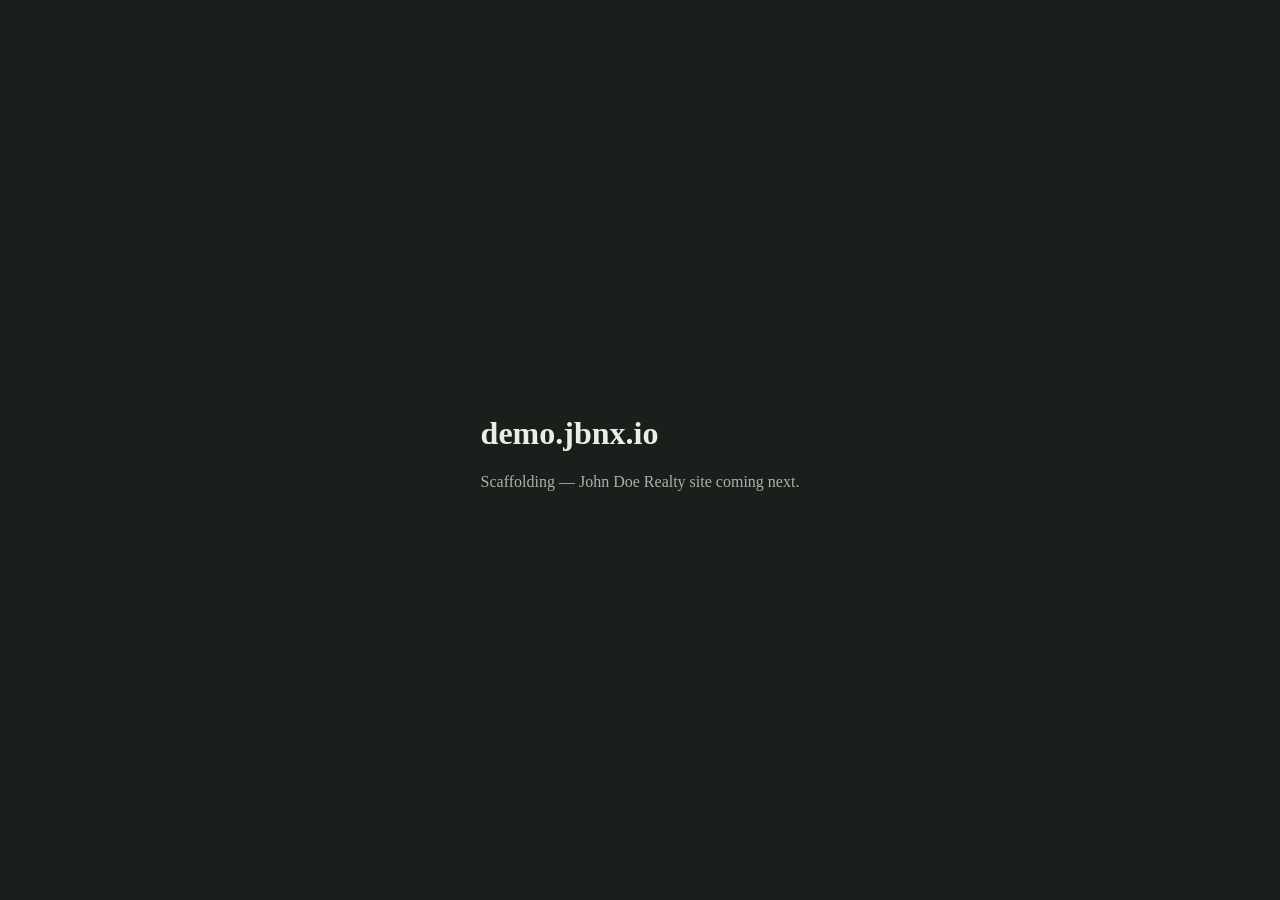
==== index.html @ 279297bd "Scaffold demo.jbnx.io research site repo Add Pages workflow, CNAME, agent helper, research README, a" ====
<!DOCTYPE html>
<html lang="en">
<head>
  <meta charset="utf-8">
  <meta name="viewport" content="width=device-width, initial-scale=1">
  <title>demo.jbnx.io — scaffolding</title>
  <style>
    body { margin: 0; min-height: 100vh; display: grid; place-items: center;
      font-family: Georgia, serif; background: #1a1f1c; color: #e8efe6; }
    p { opacity: .7; }
  </style>
</head>
<body>
  <main>
    <h1>demo.jbnx.io</h1>
    <p>Scaffolding — John Doe Realty site coming next.</p>
  </main>
</body>
</html>
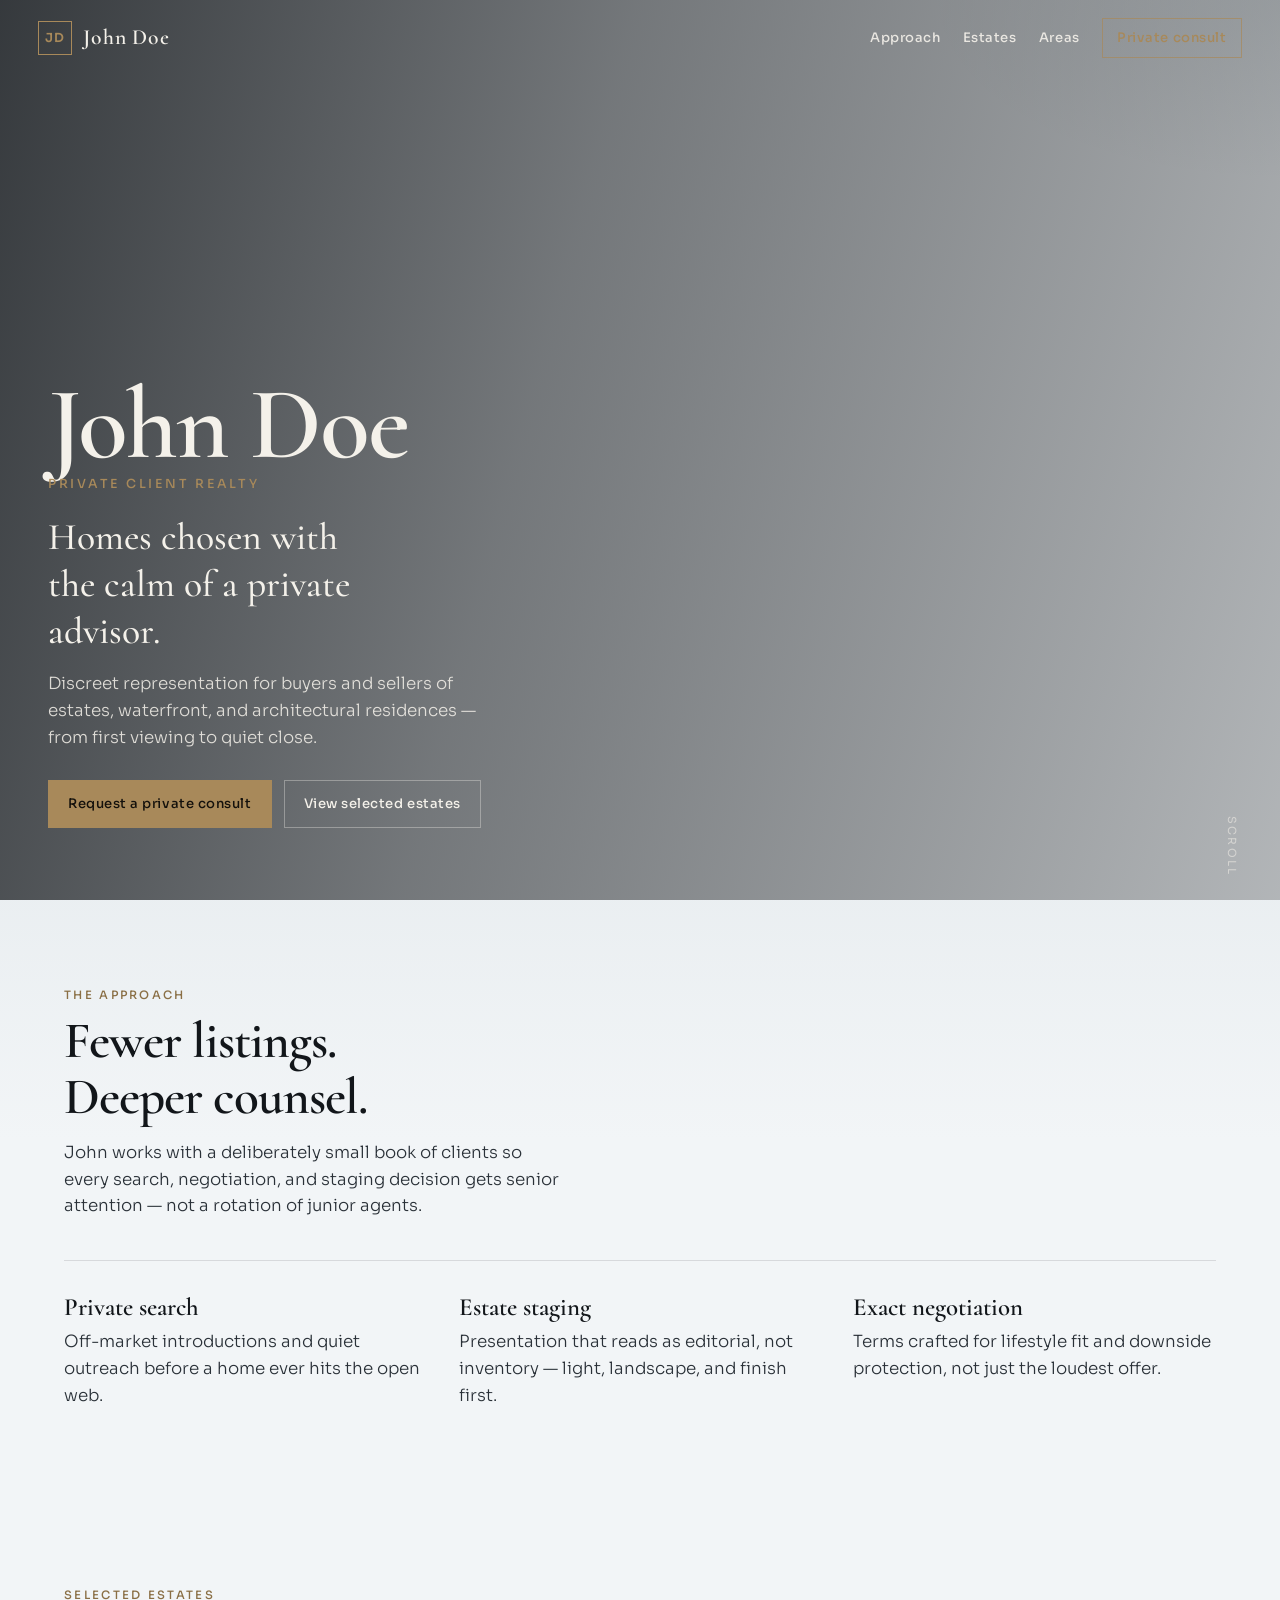
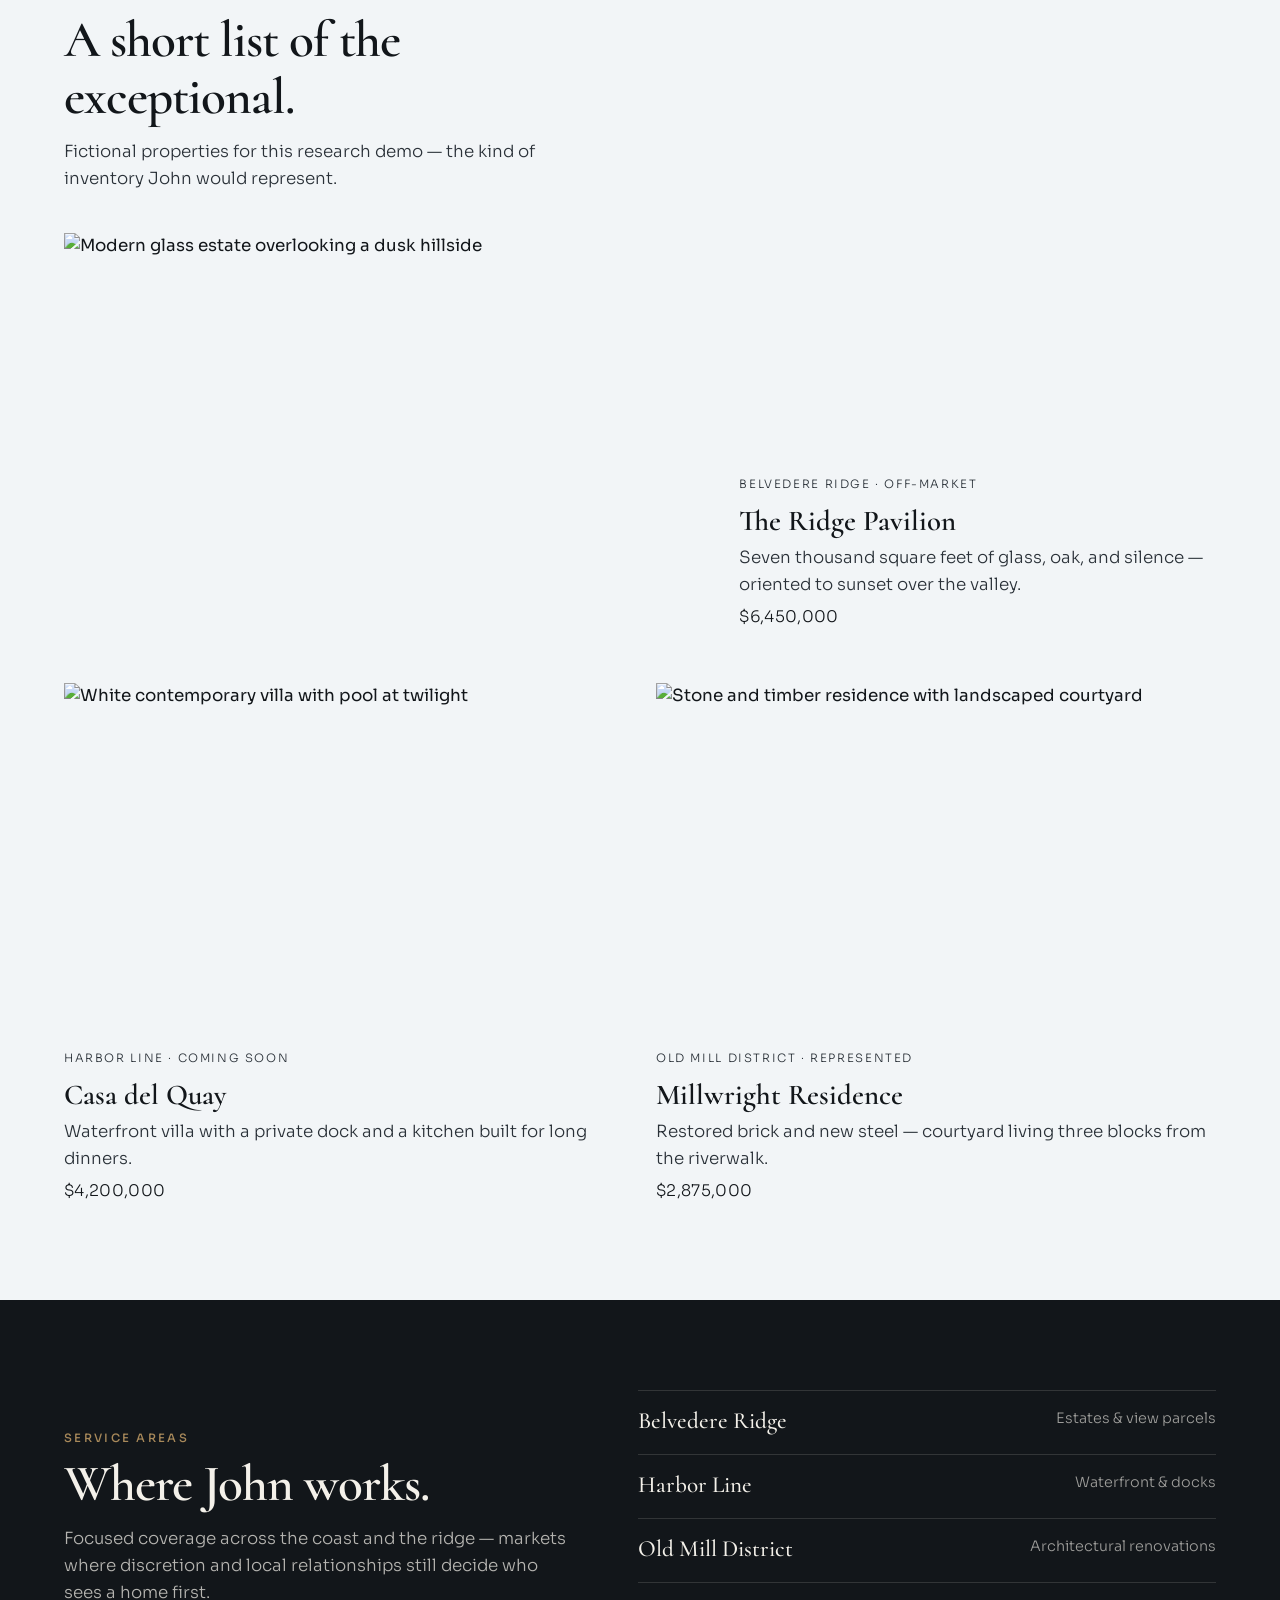
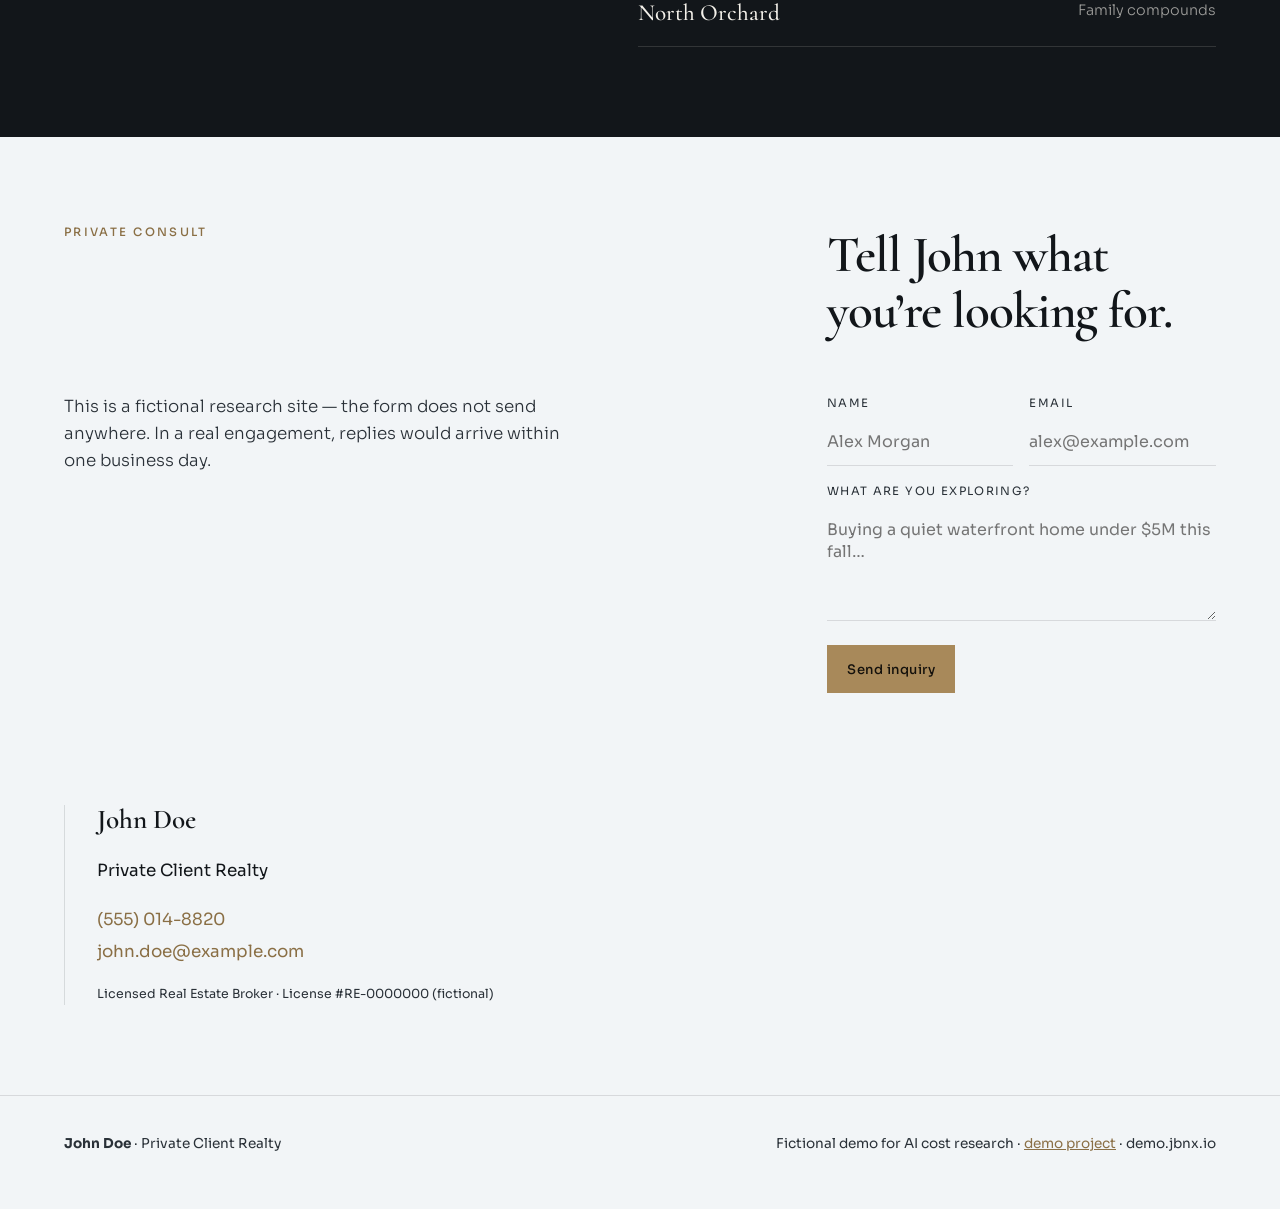
==== commit 888b0b07: "Build fictional premier John Doe Realty flat site Editorial private-client landing page with full-bl" ====
--- a/index.html
+++ b/index.html
@@ -3,17 +3,198 @@
 <head>
   <meta charset="utf-8">
   <meta name="viewport" content="width=device-width, initial-scale=1">
-  <title>demo.jbnx.io — scaffolding</title>
-  <style>
-    body { margin: 0; min-height: 100vh; display: grid; place-items: center;
-      font-family: Georgia, serif; background: #1a1f1c; color: #e8efe6; }
-    p { opacity: .7; }
-  </style>
+  <meta name="description" content="John Doe — private-client real estate for estates, waterfront, and architectural homes. Fictional research demo at demo.jbnx.io.">
+  <meta name="robots" content="noindex, nofollow">
+  <meta property="og:title" content="John Doe · Private Client Realty">
+  <meta property="og:description" content="Discreet representation for buyers and sellers of exceptional homes.">
+  <meta property="og:type" content="website">
+  <meta property="og:url" content="https://demo.jbnx.io/">
+  <link rel="icon" href="data:image/svg+xml,%3Csvg xmlns='http://www.w3.org/2000/svg' viewBox='0 0 32 32'%3E%3Crect width='32' height='32' fill='%2312161a'/%3E%3Ctext x='16' y='22' text-anchor='middle' font-family='Georgia' font-size='14' fill='%23a8895a'%3EJD%3C/text%3E%3C/svg%3E" type="image/svg+xml">
+  <link rel="preconnect" href="https://fonts.googleapis.com">
+  <link rel="preconnect" href="https://fonts.gstatic.com" crossorigin>
+  <link href="https://fonts.googleapis.com/css2?family=Cormorant:ital,wght@0,500;0,600;0,700;1,500&family=Sora:wght@300;400;500;600&display=swap" rel="stylesheet">
+  <link rel="stylesheet" href="styles.css">
+  <title>John Doe · Private Client Realty</title>
 </head>
 <body>
-  <main>
-    <h1>demo.jbnx.io</h1>
-    <p>Scaffolding — John Doe Realty site coming next.</p>
+  <a class="skip" href="#main">Skip to content</a>
+
+  <header class="site-header" data-header>
+    <a class="logo" href="#top" aria-label="John Doe home">
+      <span class="logo-mark">JD</span>
+      <span class="logo-text">John Doe</span>
+    </a>
+    <nav class="nav" aria-label="Primary">
+      <a href="#approach">Approach</a>
+      <a href="#estates">Estates</a>
+      <a href="#areas">Areas</a>
+      <a href="#contact" class="nav-cta">Private consult</a>
+    </nav>
+    <button class="nav-toggle" type="button" aria-expanded="false" aria-controls="mobile-nav" data-nav-toggle>
+      <span class="sr-only">Menu</span>
+      <span></span><span></span>
+    </button>
+  </header>
+
+  <div class="mobile-nav" id="mobile-nav" data-mobile-nav hidden>
+    <a href="#approach">Approach</a>
+    <a href="#estates">Estates</a>
+    <a href="#areas">Areas</a>
+    <a href="#contact">Private consult</a>
+  </div>
+
+  <main id="main">
+    <section class="hero" id="top" aria-label="Introduction">
+      <div class="hero-media" aria-hidden="true">
+        <img
+          src="https://images.unsplash.com/photo-1613490493576-7fde63acd811?auto=format&fit=crop&w=2400&q=80"
+          alt=""
+          width="2400"
+          height="1600"
+          fetchpriority="high">
+        <div class="hero-veil"></div>
+      </div>
+      <div class="hero-copy">
+        <p class="brand-lockup">John Doe</p>
+        <p class="brand-sub">Private Client Realty</p>
+        <h1>Homes chosen with the calm of a private advisor.</h1>
+        <p class="lede">Discreet representation for buyers and sellers of estates, waterfront, and architectural residences — from first viewing to quiet close.</p>
+        <div class="hero-actions">
+          <a class="btn btn-primary" href="#contact">Request a private consult</a>
+          <a class="btn btn-ghost" href="#estates">View selected estates</a>
+        </div>
+      </div>
+      <div class="hero-scroll" aria-hidden="true">
+        <span>Scroll</span>
+      </div>
+    </section>
+
+    <section class="section approach" id="approach">
+      <div class="section-inner">
+        <p class="eyebrow">The approach</p>
+        <h2>Fewer listings. Deeper counsel.</h2>
+        <p class="section-lede">John works with a deliberately small book of clients so every search, negotiation, and staging decision gets senior attention — not a rotation of junior agents.</p>
+        <ul class="pillars">
+          <li class="reveal">
+            <h3>Private search</h3>
+            <p>Off-market introductions and quiet outreach before a home ever hits the open web.</p>
+          </li>
+          <li class="reveal">
+            <h3>Estate staging</h3>
+            <p>Presentation that reads as editorial, not inventory — light, landscape, and finish first.</p>
+          </li>
+          <li class="reveal">
+            <h3>Exact negotiation</h3>
+            <p>Terms crafted for lifestyle fit and downside protection, not just the loudest offer.</p>
+          </li>
+        </ul>
+      </div>
+    </section>
+
+    <section class="section estates" id="estates">
+      <div class="section-inner">
+        <p class="eyebrow">Selected estates</p>
+        <h2>A short list of the exceptional.</h2>
+        <p class="section-lede">Fictional properties for this research demo — the kind of inventory John would represent.</p>
+
+        <article class="estate estate-feature reveal">
+          <figure class="estate-media">
+            <img src="https://images.unsplash.com/photo-1600596542815-ffad4c1539a9?auto=format&fit=crop&w=1800&q=80" alt="Modern glass estate overlooking a dusk hillside" width="1800" height="1200" loading="lazy">
+          </figure>
+          <div class="estate-copy">
+            <p class="estate-meta">Belvedere Ridge · Off-market</p>
+            <h3>The Ridge Pavilion</h3>
+            <p>Seven thousand square feet of glass, oak, and silence — oriented to sunset over the valley.</p>
+            <p class="estate-price">$6,450,000</p>
+          </div>
+        </article>
+
+        <div class="estate-grid">
+          <article class="estate reveal">
+            <figure class="estate-media">
+              <img src="https://images.unsplash.com/photo-1512917774080-9991f1c4c750?auto=format&fit=crop&w=1400&q=80" alt="White contemporary villa with pool at twilight" width="1400" height="933" loading="lazy">
+            </figure>
+            <div class="estate-copy">
+              <p class="estate-meta">Harbor Line · Coming soon</p>
+              <h3>Casa del Quay</h3>
+              <p>Waterfront villa with a private dock and a kitchen built for long dinners.</p>
+              <p class="estate-price">$4,200,000</p>
+            </div>
+          </article>
+          <article class="estate reveal">
+            <figure class="estate-media">
+              <img src="https://images.unsplash.com/photo-1600585154340-be6161a56a0c?auto=format&fit=crop&w=1400&q=80" alt="Stone and timber residence with landscaped courtyard" width="1400" height="933" loading="lazy">
+            </figure>
+            <div class="estate-copy">
+              <p class="estate-meta">Old Mill District · Represented</p>
+              <h3>Millwright Residence</h3>
+              <p>Restored brick and new steel — courtyard living three blocks from the riverwalk.</p>
+              <p class="estate-price">$2,875,000</p>
+            </div>
+          </article>
+        </div>
+      </div>
+    </section>
+
+    <section class="section areas" id="areas">
+      <div class="section-inner areas-inner">
+        <div class="areas-copy">
+          <p class="eyebrow">Service areas</p>
+          <h2>Where John works.</h2>
+          <p class="section-lede">Focused coverage across the coast and the ridge — markets where discretion and local relationships still decide who sees a home first.</p>
+        </div>
+        <ul class="area-list">
+          <li class="reveal"><span>Belvedere Ridge</span><em>Estates &amp; view parcels</em></li>
+          <li class="reveal"><span>Harbor Line</span><em>Waterfront &amp; docks</em></li>
+          <li class="reveal"><span>Old Mill District</span><em>Architectural renovations</em></li>
+          <li class="reveal"><span>North Orchard</span><em>Family compounds</em></li>
+        </ul>
+      </div>
+    </section>
+
+    <section class="section contact" id="contact">
+      <div class="section-inner contact-inner">
+        <p class="eyebrow">Private consult</p>
+        <h2>Tell John what you’re looking for.</h2>
+        <p class="section-lede">This is a fictional research site — the form does not send anywhere. In a real engagement, replies would arrive within one business day.</p>
+
+        <form class="consult-form reveal" name="consult" action="#" method="post" onsubmit="return false;">
+          <label>
+            <span>Name</span>
+            <input type="text" name="name" autocomplete="name" placeholder="Alex Morgan" required>
+          </label>
+          <label>
+            <span>Email</span>
+            <input type="email" name="email" autocomplete="email" placeholder="alex@example.com" required>
+          </label>
+          <label class="full">
+            <span>What are you exploring?</span>
+            <textarea name="message" rows="4" placeholder="Buying a quiet waterfront home under $5M this fall…" required></textarea>
+          </label>
+          <div class="form-actions full">
+            <button class="btn btn-primary" type="submit" data-form-submit>Send inquiry</button>
+            <p class="form-note" data-form-note hidden>Thank you — in a live site, John would reply personally. (Demo only.)</p>
+          </div>
+        </form>
+
+        <aside class="contact-aside reveal">
+          <p class="contact-name">John Doe</p>
+          <p>Private Client Realty</p>
+          <a href="tel:+15550148820">(555) 014-8820</a>
+          <a href="mailto:john.doe@example.com">john.doe@example.com</a>
+          <p class="license">Licensed Real Estate Broker · License #RE-0000000 (fictional)</p>
+        </aside>
+      </div>
+    </section>
   </main>
+
+  <footer class="site-footer">
+    <div class="footer-inner">
+      <p><strong>John Doe</strong> · Private Client Realty</p>
+      <p class="footer-meta">Fictional demo for AI cost research · <a href="https://projects.jbnx.io/#/p/demo">demo project</a> · demo.jbnx.io</p>
+    </div>
+  </footer>
+
+  <script src="main.js" defer></script>
 </body>
 </html>
--- a/styles.css
+++ b/styles.css
@@ -0,0 +1,631 @@
+:root {
+  --ink: #12161a;
+  --ink-soft: #2a3138;
+  --mist: #e7ecef;
+  --paper: #f2f5f7;
+  --line: rgba(18, 22, 26, 0.12);
+  --brass: #a8895a;
+  --brass-deep: #8a6f45;
+  --veil: linear-gradient(
+    105deg,
+    rgba(12, 16, 20, 0.82) 0%,
+    rgba(12, 16, 20, 0.55) 42%,
+    rgba(12, 16, 20, 0.28) 100%
+  );
+  --serif: "Cormorant", "Iowan Old Style", Palatino, Georgia, serif;
+  --sans: "Sora", "Avenir Next", "Segoe UI", sans-serif;
+  --max: 72rem;
+  --ease: cubic-bezier(0.22, 1, 0.36, 1);
+}
+
+*,
+*::before,
+*::after { box-sizing: border-box; }
+
+html { scroll-behavior: smooth; }
+
+body {
+  margin: 0;
+  color: var(--ink);
+  font: 400 1.05rem/1.6 var(--sans);
+  background:
+    radial-gradient(900px 420px at 8% -8%, rgba(168, 137, 90, 0.12), transparent 55%),
+    radial-gradient(700px 360px at 100% 0%, rgba(45, 70, 82, 0.08), transparent 50%),
+    var(--paper);
+  text-rendering: optimizeLegibility;
+}
+
+img {
+  display: block;
+  max-width: 100%;
+  height: auto;
+}
+
+a { color: inherit; }
+
+.skip {
+  position: absolute;
+  left: 1rem;
+  top: -3rem;
+  background: var(--ink);
+  color: var(--paper);
+  padding: 0.6rem 0.9rem;
+  z-index: 100;
+}
+.skip:focus { top: 1rem; }
+
+.sr-only {
+  position: absolute;
+  width: 1px;
+  height: 1px;
+  padding: 0;
+  margin: -1px;
+  overflow: hidden;
+  clip: rect(0, 0, 0, 0);
+  border: 0;
+}
+
+/* Header */
+.site-header {
+  position: fixed;
+  inset: 0 0 auto;
+  z-index: 40;
+  display: flex;
+  align-items: center;
+  justify-content: space-between;
+  gap: 1rem;
+  padding: 1.1rem clamp(1rem, 3vw, 2.5rem);
+  transition: background 0.35s var(--ease), backdrop-filter 0.35s var(--ease), box-shadow 0.35s var(--ease);
+}
+
+.site-header.is-scrolled {
+  background: rgba(242, 245, 247, 0.88);
+  backdrop-filter: blur(12px);
+  box-shadow: 0 1px 0 var(--line);
+}
+
+.site-header.is-scrolled .logo-text,
+.site-header.is-scrolled .nav a { color: var(--ink); }
+
+.logo {
+  display: inline-flex;
+  align-items: center;
+  gap: 0.7rem;
+  text-decoration: none;
+  color: #f4f1ea;
+}
+
+.logo-mark {
+  width: 2.1rem;
+  height: 2.1rem;
+  border: 1px solid var(--brass);
+  display: grid;
+  place-items: center;
+  font: 600 0.78rem/1 var(--sans);
+  letter-spacing: 0.08em;
+  color: var(--brass);
+}
+
+.logo-text {
+  font: 600 1.35rem/1 var(--serif);
+  letter-spacing: 0.04em;
+}
+
+.nav {
+  display: none;
+  align-items: center;
+  gap: 1.4rem;
+}
+
+.nav a {
+  text-decoration: none;
+  color: rgba(244, 241, 234, 0.9);
+  font-size: 0.82rem;
+  font-weight: 500;
+  letter-spacing: 0.04em;
+}
+
+.nav-cta {
+  border: 1px solid rgba(168, 137, 90, 0.7);
+  padding: 0.55rem 0.9rem;
+  color: var(--brass) !important;
+}
+
+.site-header.is-scrolled .nav-cta {
+  border-color: var(--brass);
+  color: var(--brass-deep) !important;
+}
+
+.nav-toggle {
+  appearance: none;
+  background: transparent;
+  border: 0;
+  width: 2.5rem;
+  height: 2.5rem;
+  display: grid;
+  gap: 0.4rem;
+  align-content: center;
+  cursor: pointer;
+  padding: 0.4rem;
+}
+
+.nav-toggle span {
+  display: block;
+  height: 1.5px;
+  background: #f4f1ea;
+  transition: background 0.25s ease;
+}
+
+.site-header.is-scrolled .nav-toggle span { background: var(--ink); }
+
+.mobile-nav {
+  position: fixed;
+  inset: 0;
+  z-index: 35;
+  background: rgba(18, 22, 26, 0.96);
+  display: grid;
+  align-content: center;
+  gap: 1.4rem;
+  padding: 2rem;
+}
+
+.mobile-nav[hidden] { display: none; }
+
+.mobile-nav a {
+  color: #f4f1ea;
+  text-decoration: none;
+  font: 500 2rem/1.1 var(--serif);
+}
+
+@media (min-width: 860px) {
+  .nav { display: flex; }
+  .nav-toggle { display: none; }
+}
+
+/* Hero */
+.hero {
+  position: relative;
+  min-height: 100svh;
+  display: grid;
+  align-items: end;
+  color: #f4f1ea;
+  overflow: hidden;
+}
+
+.hero-media {
+  position: absolute;
+  inset: 0;
+}
+
+.hero-media img {
+  width: 100%;
+  height: 100%;
+  object-fit: cover;
+  transform: scale(1.06);
+  animation: hero-drift 18s var(--ease) infinite alternate;
+}
+
+.hero-veil {
+  position: absolute;
+  inset: 0;
+  background: var(--veil);
+}
+
+.hero-copy {
+  position: relative;
+  z-index: 1;
+  padding: clamp(5.5rem, 12vh, 8rem) clamp(1.1rem, 4vw, 3rem) clamp(3rem, 8vh, 5rem);
+  max-width: 42rem;
+}
+
+.brand-lockup {
+  margin: 0;
+  font: 600 clamp(3.4rem, 9vw, 6.4rem)/0.92 var(--serif);
+  letter-spacing: -0.02em;
+  animation: rise 0.9s var(--ease) both;
+}
+
+.brand-sub {
+  margin: 0.45rem 0 1.5rem;
+  font: 500 0.78rem/1 var(--sans);
+  letter-spacing: 0.22em;
+  text-transform: uppercase;
+  color: var(--brass);
+  animation: rise 0.9s var(--ease) 0.08s both;
+}
+
+.hero h1 {
+  margin: 0 0 1rem;
+  font: 500 clamp(1.55rem, 3.4vw, 2.35rem)/1.25 var(--serif);
+  max-width: 18ch;
+  animation: rise 0.9s var(--ease) 0.16s both;
+}
+
+.lede {
+  margin: 0 0 1.75rem;
+  max-width: 38ch;
+  color: rgba(244, 241, 234, 0.86);
+  font-weight: 300;
+  animation: rise 0.9s var(--ease) 0.24s both;
+}
+
+.hero-actions {
+  display: flex;
+  flex-wrap: wrap;
+  gap: 0.75rem;
+  animation: rise 0.9s var(--ease) 0.32s both;
+}
+
+.hero-scroll {
+  position: absolute;
+  right: clamp(1rem, 4vw, 2.5rem);
+  bottom: 1.5rem;
+  z-index: 1;
+  writing-mode: vertical-rl;
+  font-size: 0.7rem;
+  letter-spacing: 0.2em;
+  text-transform: uppercase;
+  color: rgba(244, 241, 234, 0.55);
+}
+
+/* Buttons */
+.btn {
+  display: inline-flex;
+  align-items: center;
+  justify-content: center;
+  min-height: 48px;
+  padding: 0.8rem 1.2rem;
+  text-decoration: none;
+  font: 500 0.82rem/1 var(--sans);
+  letter-spacing: 0.04em;
+  border: 1px solid transparent;
+  cursor: pointer;
+  transition: transform 0.25s var(--ease), background 0.25s ease, color 0.25s ease, border-color 0.25s ease;
+}
+
+.btn:hover { transform: translateY(-2px); }
+
+.btn-primary {
+  background: var(--brass);
+  color: #14110c;
+  border-color: var(--brass);
+}
+
+.btn-primary:hover { background: #bf9c68; }
+
+.btn-ghost {
+  background: transparent;
+  color: #f4f1ea;
+  border-color: rgba(244, 241, 234, 0.35);
+}
+
+.btn-ghost:hover {
+  border-color: #f4f1ea;
+  background: rgba(244, 241, 234, 0.06);
+}
+
+/* Sections */
+.section {
+  padding: clamp(4rem, 10vh, 7rem) 0;
+}
+
+.section-inner {
+  width: min(100% - 2rem, var(--max));
+  margin-inline: auto;
+}
+
+.eyebrow {
+  margin: 0 0 0.7rem;
+  font: 500 0.72rem/1 var(--sans);
+  letter-spacing: 0.2em;
+  text-transform: uppercase;
+  color: var(--brass-deep);
+}
+
+.section h2 {
+  margin: 0 0 0.9rem;
+  font: 600 clamp(2rem, 4.2vw, 3.2rem)/1.1 var(--serif);
+  letter-spacing: -0.02em;
+  max-width: 16ch;
+}
+
+.section-lede {
+  margin: 0 0 2.5rem;
+  max-width: 42ch;
+  color: var(--ink-soft);
+  font-weight: 300;
+}
+
+/* Approach */
+.approach {
+  background:
+    linear-gradient(180deg, rgba(231, 236, 239, 0.7), transparent 40%),
+    var(--paper);
+}
+
+.pillars {
+  list-style: none;
+  margin: 0;
+  padding: 0;
+  display: grid;
+  gap: 1.75rem;
+}
+
+.pillars h3 {
+  margin: 0 0 0.45rem;
+  font: 600 1.55rem/1.15 var(--serif);
+}
+
+.pillars p {
+  margin: 0;
+  max-width: 34ch;
+  color: var(--ink-soft);
+  font-weight: 300;
+}
+
+@media (min-width: 800px) {
+  .pillars {
+    grid-template-columns: repeat(3, 1fr);
+    gap: 2rem;
+    border-top: 1px solid var(--line);
+    padding-top: 2rem;
+  }
+}
+
+/* Estates — editorial, not card UI */
+.estate {
+  display: grid;
+  gap: 1rem;
+  margin-bottom: 2.5rem;
+}
+
+.estate-feature {
+  margin-bottom: 3rem;
+}
+
+.estate-media {
+  margin: 0;
+  overflow: hidden;
+}
+
+.estate-media img {
+  width: 100%;
+  aspect-ratio: 16 / 10;
+  object-fit: cover;
+  transition: transform 1.1s var(--ease);
+}
+
+.estate:hover .estate-media img { transform: scale(1.03); }
+
+.estate-meta {
+  margin: 0 0 0.35rem;
+  font-size: 0.72rem;
+  letter-spacing: 0.14em;
+  text-transform: uppercase;
+  color: var(--brass-deep);
+}
+
+.estate h3 {
+  margin: 0 0 0.5rem;
+  font: 600 1.8rem/1.15 var(--serif);
+}
+
+.estate-copy p { margin: 0 0 0.65rem; color: var(--ink-soft); font-weight: 300; }
+
+.estate-price {
+  color: var(--ink) !important;
+  font: 500 1rem/1 var(--sans);
+  letter-spacing: 0.02em;
+}
+
+@media (min-width: 900px) {
+  .estate-feature {
+    grid-template-columns: 1.35fr 1fr;
+    align-items: end;
+    gap: 2rem;
+  }
+
+  .estate-grid {
+    display: grid;
+    grid-template-columns: 1fr 1fr;
+    gap: 2rem;
+  }
+
+  .estate-grid .estate { margin-bottom: 0; }
+}
+
+/* Areas */
+.areas {
+  background: var(--ink);
+  color: #f4f1ea;
+}
+
+.areas .eyebrow { color: var(--brass); }
+.areas .section-lede { color: rgba(244, 241, 234, 0.72); }
+
+.areas-inner {
+  display: grid;
+  gap: 2rem;
+}
+
+.area-list {
+  list-style: none;
+  margin: 0;
+  padding: 0;
+}
+
+.area-list li {
+  display: flex;
+  flex-wrap: wrap;
+  justify-content: space-between;
+  gap: 0.5rem 1.5rem;
+  padding: 1.1rem 0;
+  border-top: 1px solid rgba(244, 241, 234, 0.14);
+  font: 500 1.45rem/1.2 var(--serif);
+}
+
+.area-list li:last-child { border-bottom: 1px solid rgba(244, 241, 234, 0.14); }
+
+.area-list em {
+  font: 300 0.9rem/1.4 var(--sans);
+  color: rgba(244, 241, 234, 0.62);
+  font-style: normal;
+}
+
+@media (min-width: 860px) {
+  .areas-inner {
+    grid-template-columns: 1fr 1.1fr;
+    align-items: end;
+    gap: 3rem;
+  }
+}
+
+/* Contact */
+.contact-inner {
+  display: grid;
+  gap: 2.5rem;
+}
+
+.consult-form {
+  display: grid;
+  gap: 1rem;
+}
+
+.consult-form label {
+  display: grid;
+  gap: 0.4rem;
+}
+
+.consult-form span {
+  font-size: 0.72rem;
+  letter-spacing: 0.12em;
+  text-transform: uppercase;
+  color: var(--ink-soft);
+}
+
+.consult-form input,
+.consult-form textarea {
+  width: 100%;
+  border: 0;
+  border-bottom: 1px solid var(--line);
+  background: transparent;
+  padding: 0.75rem 0;
+  font: 400 1rem/1.4 var(--sans);
+  color: var(--ink);
+  outline: none;
+}
+
+.consult-form input:focus,
+.consult-form textarea:focus {
+  border-bottom-color: var(--brass);
+}
+
+.form-actions {
+  display: flex;
+  flex-wrap: wrap;
+  align-items: center;
+  gap: 1rem;
+  margin-top: 0.5rem;
+}
+
+.form-note {
+  margin: 0;
+  color: var(--brass-deep);
+  font-size: 0.9rem;
+}
+
+.contact-aside {
+  display: grid;
+  gap: 0.35rem;
+  padding-top: 1rem;
+  border-top: 1px solid var(--line);
+}
+
+.contact-name {
+  margin: 0;
+  font: 600 1.7rem/1.1 var(--serif);
+}
+
+.contact-aside a {
+  color: var(--brass-deep);
+  text-decoration: none;
+  width: fit-content;
+}
+
+.contact-aside a:hover { text-decoration: underline; }
+
+.license {
+  margin: 0.8rem 0 0;
+  font-size: 0.78rem;
+  color: var(--ink-soft);
+}
+
+@media (min-width: 900px) {
+  .contact-inner {
+    grid-template-columns: 1.3fr 0.7fr;
+    align-items: start;
+  }
+
+  .consult-form {
+    grid-template-columns: 1fr 1fr;
+  }
+
+  .consult-form .full { grid-column: 1 / -1; }
+
+  .contact-aside {
+    border-top: 0;
+    border-left: 1px solid var(--line);
+    padding: 0 0 0 2rem;
+    margin-top: 4.5rem;
+  }
+}
+
+/* Footer */
+.site-footer {
+  border-top: 1px solid var(--line);
+  padding: 1.5rem 0 2.5rem;
+}
+
+.footer-inner {
+  width: min(100% - 2rem, var(--max));
+  margin-inline: auto;
+  display: flex;
+  flex-wrap: wrap;
+  gap: 0.75rem 1.5rem;
+  justify-content: space-between;
+  font-size: 0.85rem;
+  color: var(--ink-soft);
+}
+
+.footer-meta a { color: var(--brass-deep); }
+
+/* Motion */
+.reveal {
+  opacity: 0;
+  transform: translateY(22px);
+  transition: opacity 0.8s var(--ease), transform 0.8s var(--ease);
+}
+
+.reveal.is-in {
+  opacity: 1;
+  transform: none;
+}
+
+@keyframes rise {
+  from { opacity: 0; transform: translateY(18px); }
+  to { opacity: 1; transform: none; }
+}
+
+@keyframes hero-drift {
+  from { transform: scale(1.06) translate3d(0, 0, 0); }
+  to { transform: scale(1.12) translate3d(-1.5%, -1%, 0); }
+}
+
+@media (prefers-reduced-motion: reduce) {
+  html { scroll-behavior: auto; }
+  .hero-media img { animation: none; }
+  .reveal { opacity: 1; transform: none; transition: none; }
+  .brand-lockup, .brand-sub, .hero h1, .lede, .hero-actions { animation: none; }
+  .btn:hover { transform: none; }
+  .estate:hover .estate-media img { transform: none; }
+}
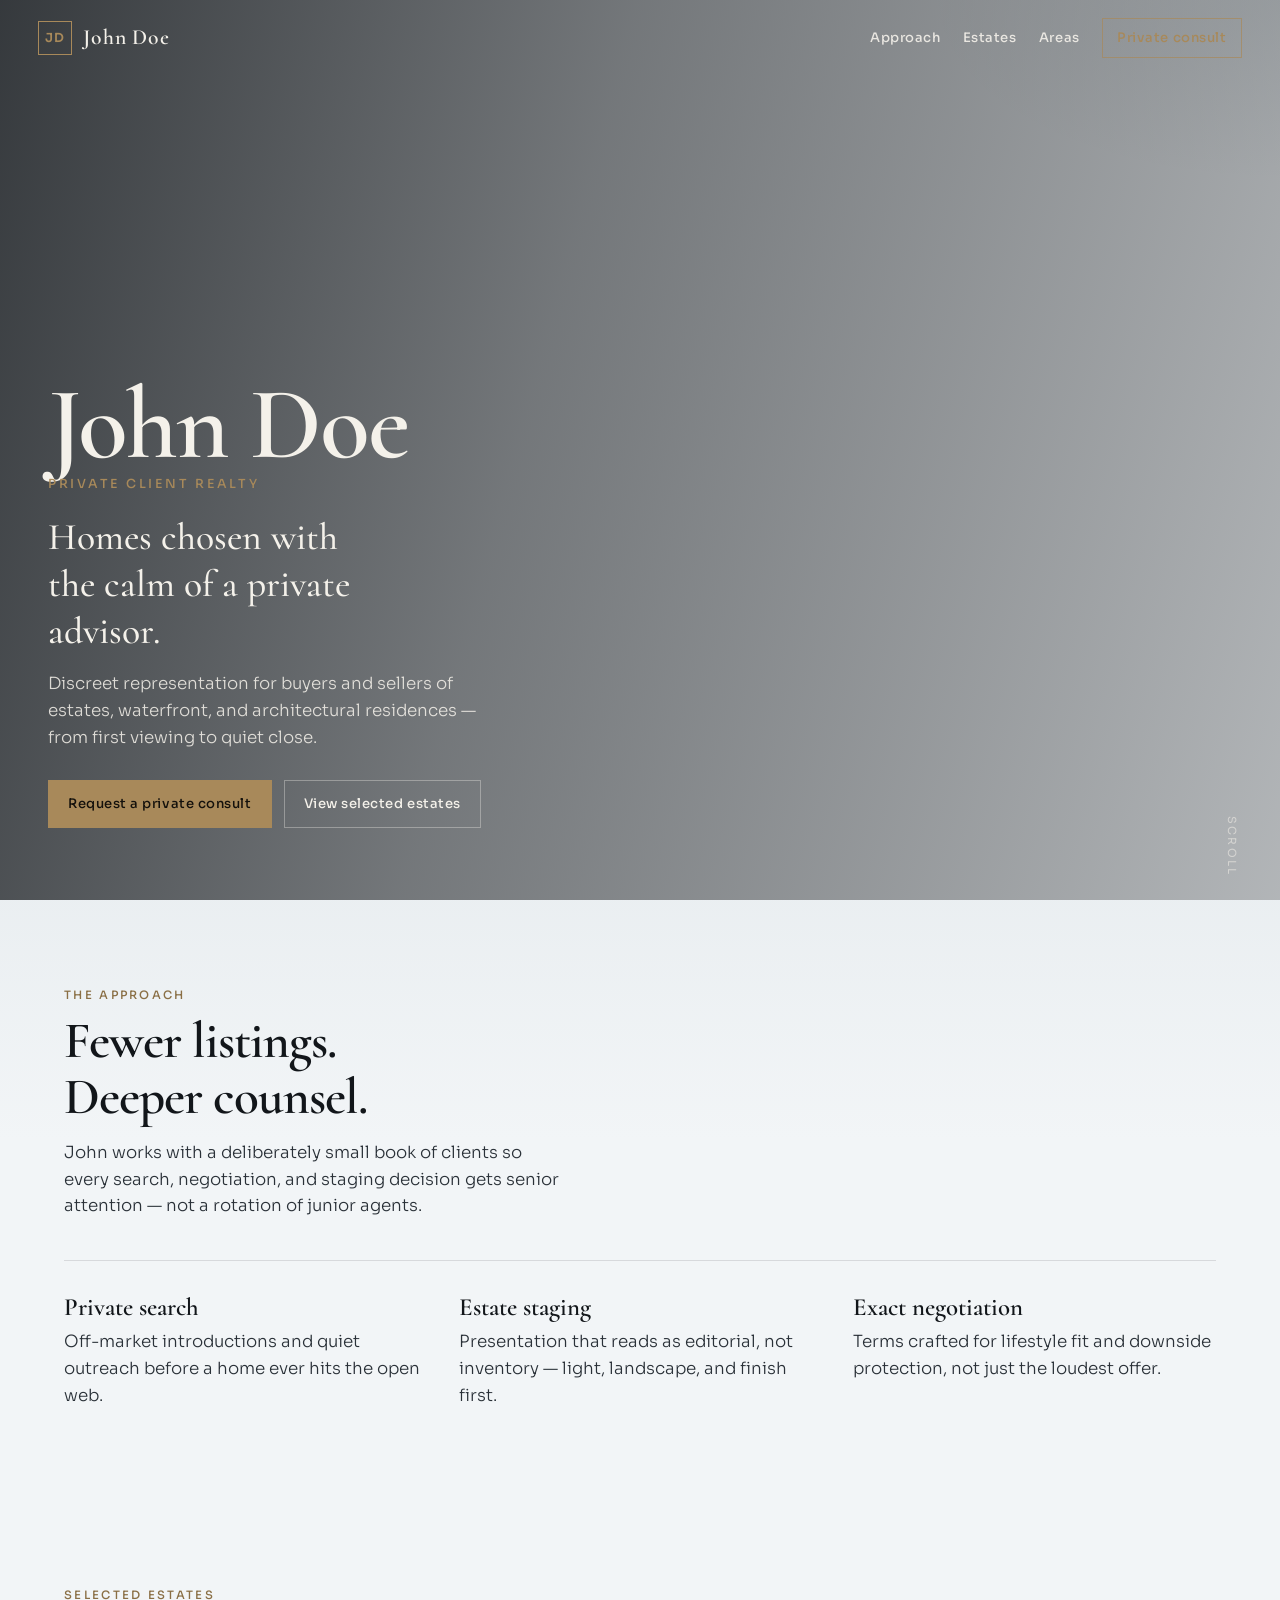
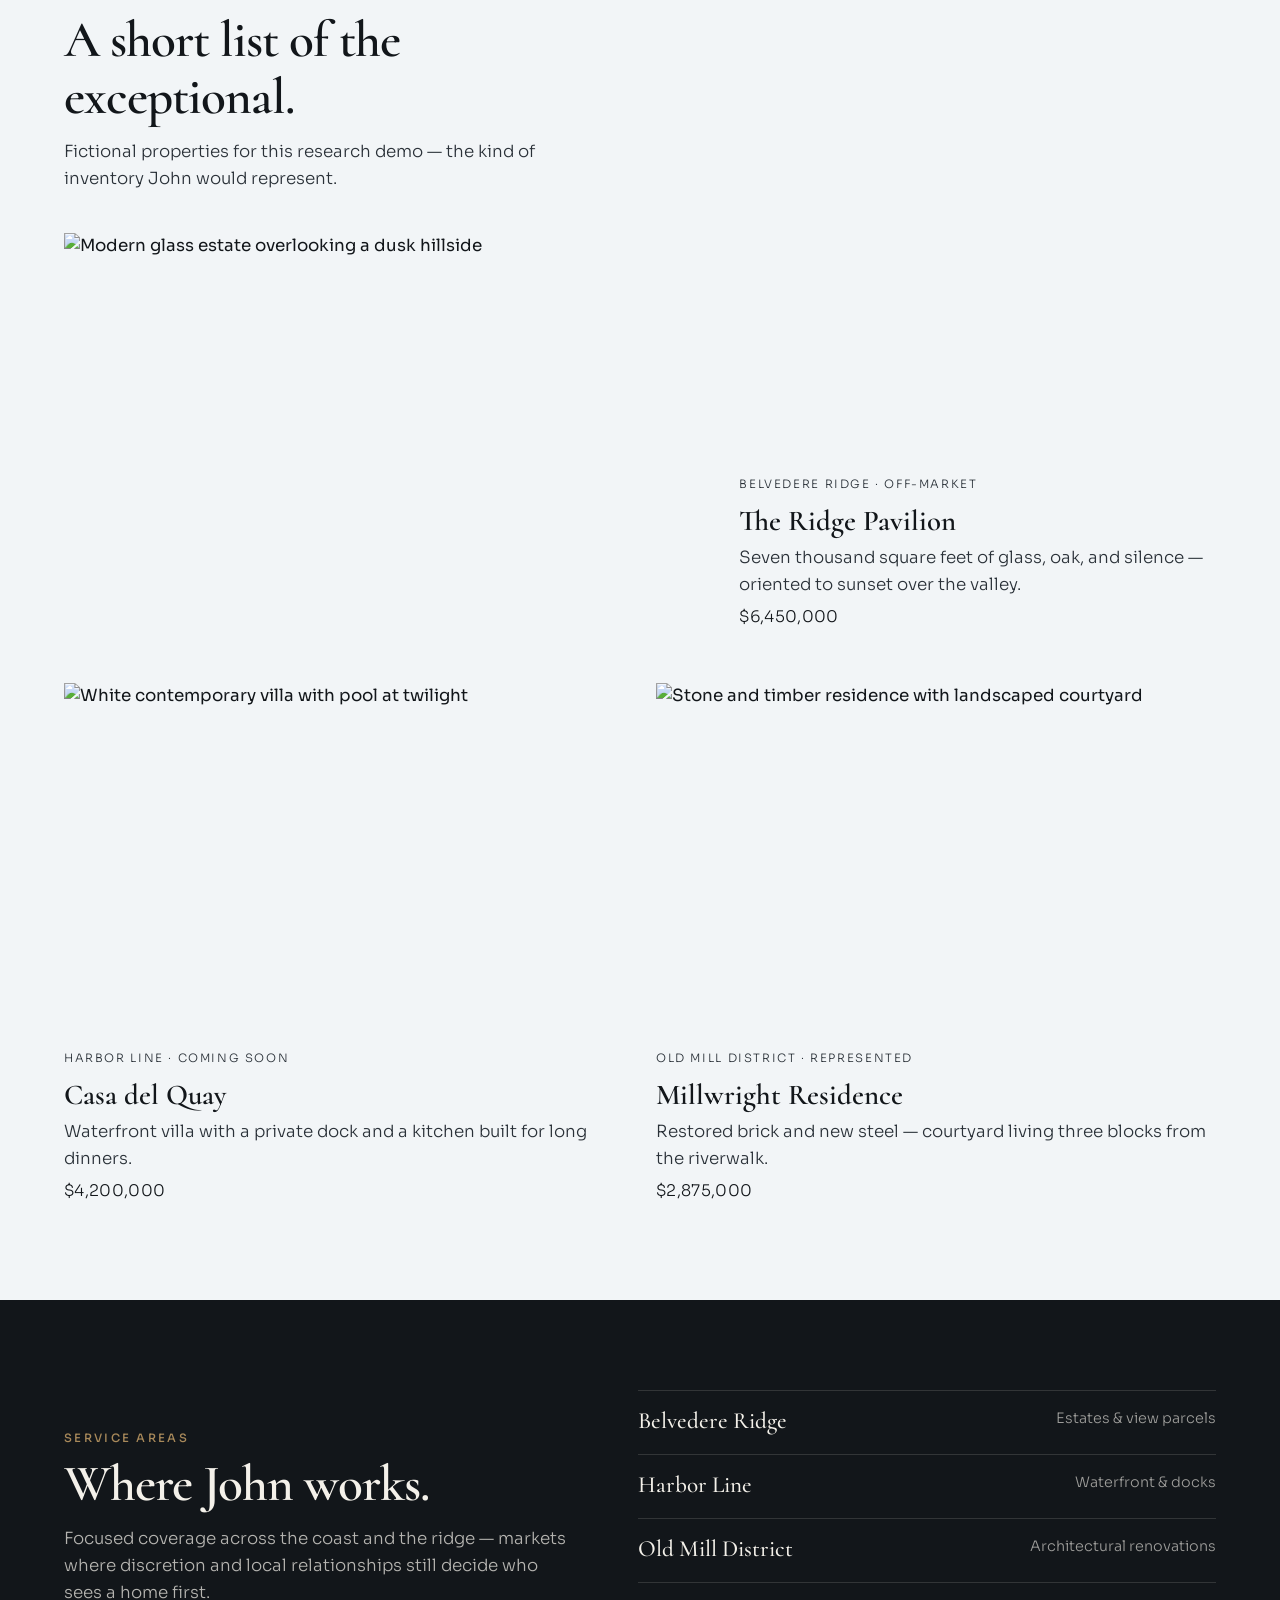
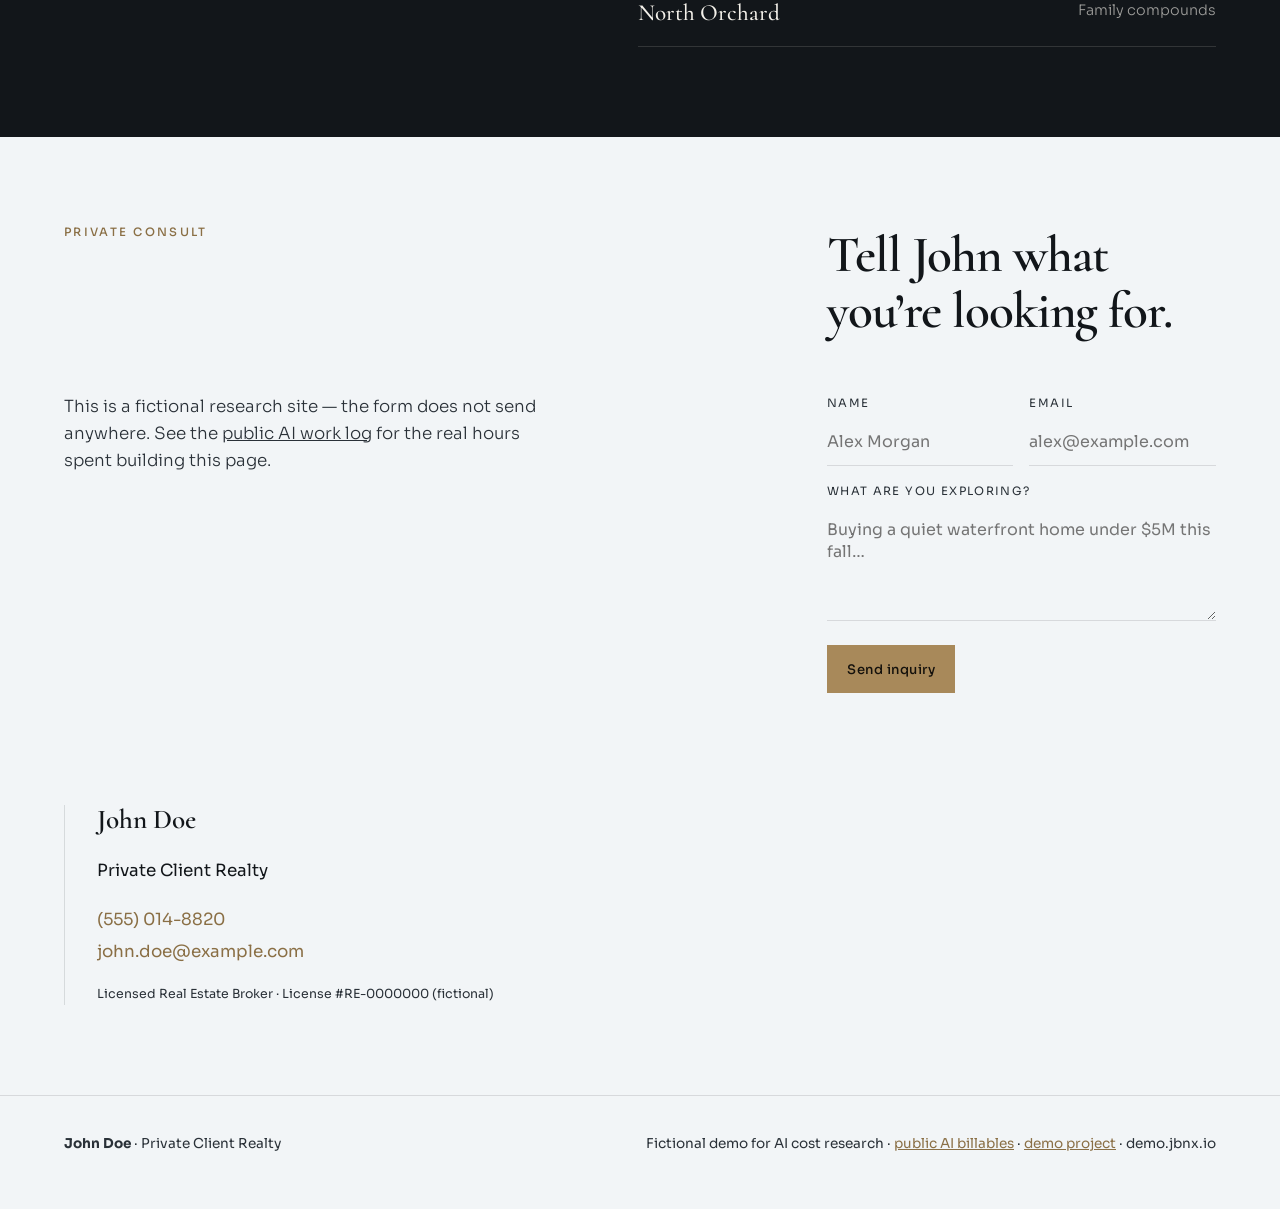
==== commit daaee568: "Link public AI billables demo from the John Doe site Point visitors to bill.jbnx.io/public/demo — th" ====
--- a/index.html
+++ b/index.html
@@ -156,7 +156,7 @@
       <div class="section-inner contact-inner">
         <p class="eyebrow">Private consult</p>
         <h2>Tell John what you’re looking for.</h2>
-        <p class="section-lede">This is a fictional research site — the form does not send anywhere. In a real engagement, replies would arrive within one business day.</p>
+        <p class="section-lede">This is a fictional research site — the form does not send anywhere. See the <a href="https://bill.jbnx.io/public/demo">public AI work log</a> for the real hours spent building this page.</p>
 
         <form class="consult-form reveal" name="consult" action="#" method="post" onsubmit="return false;">
           <label>
@@ -191,7 +191,7 @@
   <footer class="site-footer">
     <div class="footer-inner">
       <p><strong>John Doe</strong> · Private Client Realty</p>
-      <p class="footer-meta">Fictional demo for AI cost research · <a href="https://projects.jbnx.io/#/p/demo">demo project</a> · demo.jbnx.io</p>
+      <p class="footer-meta">Fictional demo for AI cost research · <a href="https://bill.jbnx.io/public/demo">public AI billables</a> · <a href="https://projects.jbnx.io/#/p/demo">demo project</a> · demo.jbnx.io</p>
     </div>
   </footer>
 
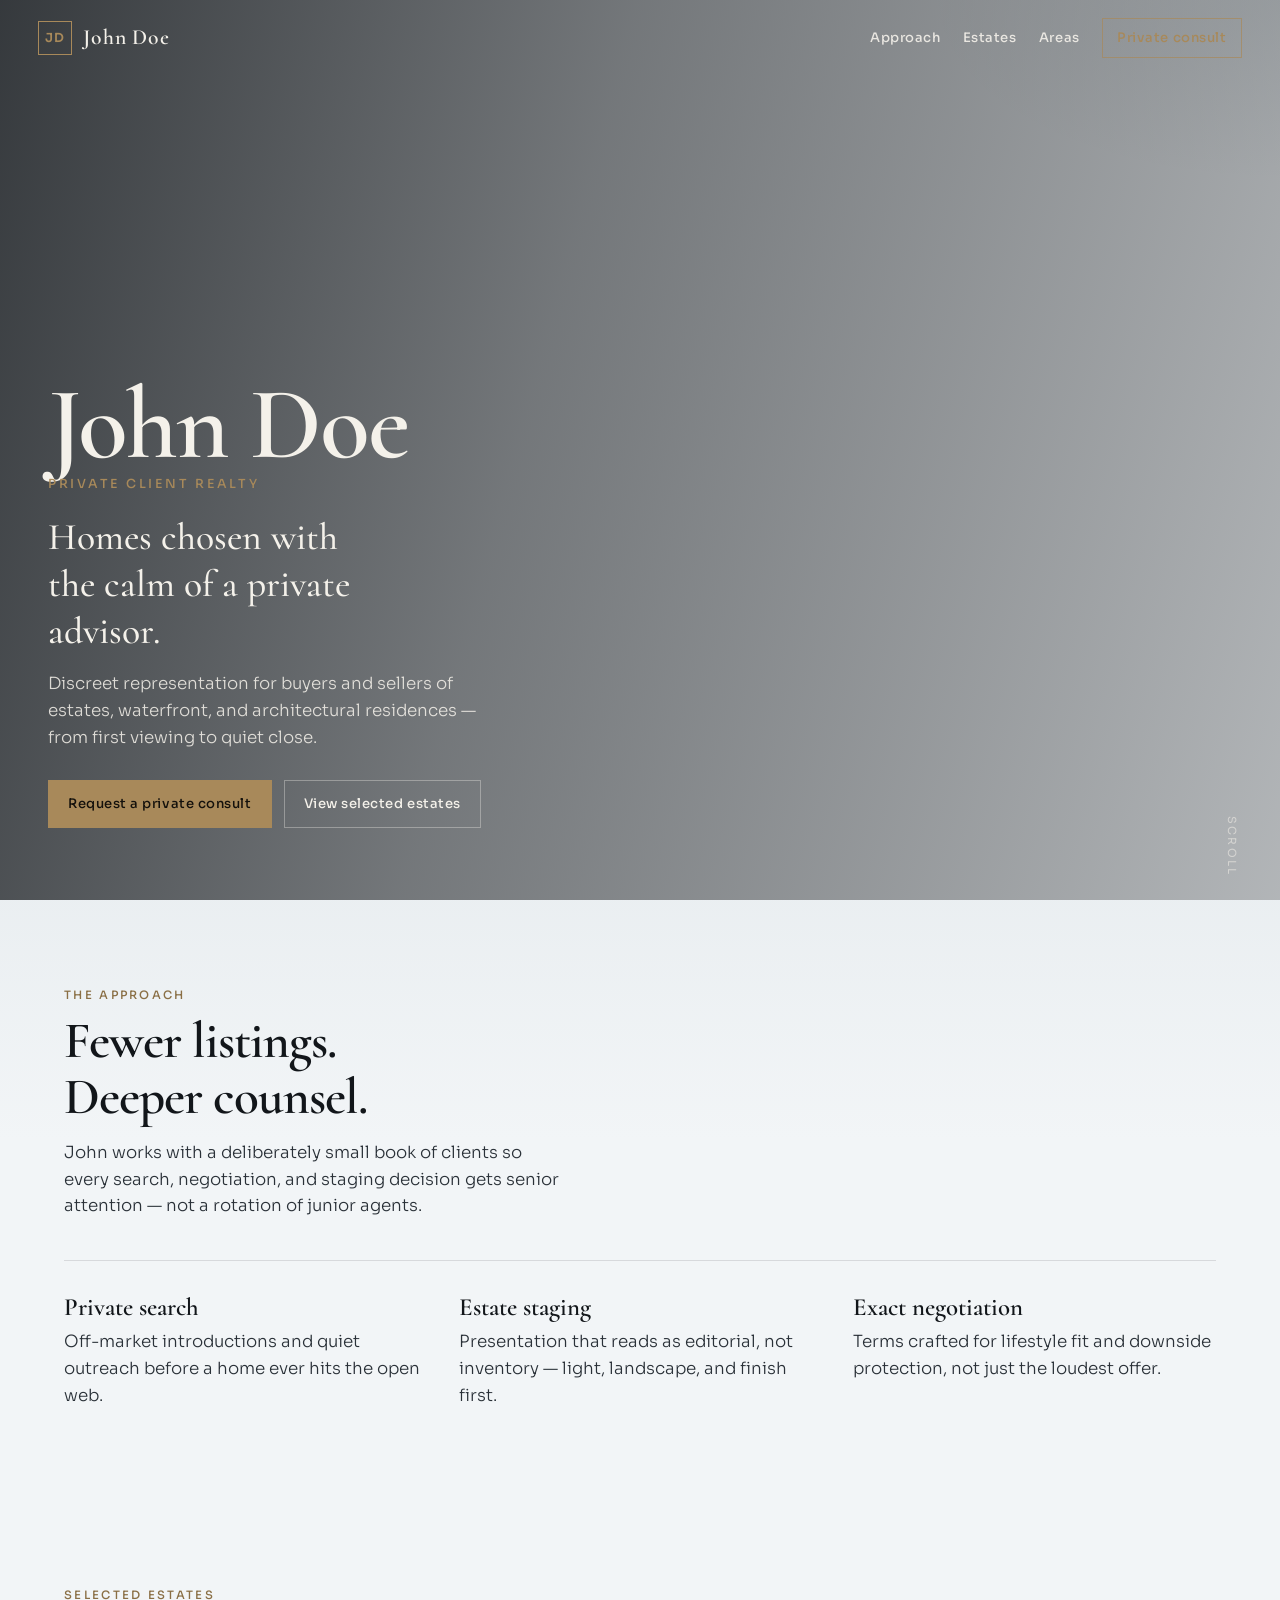
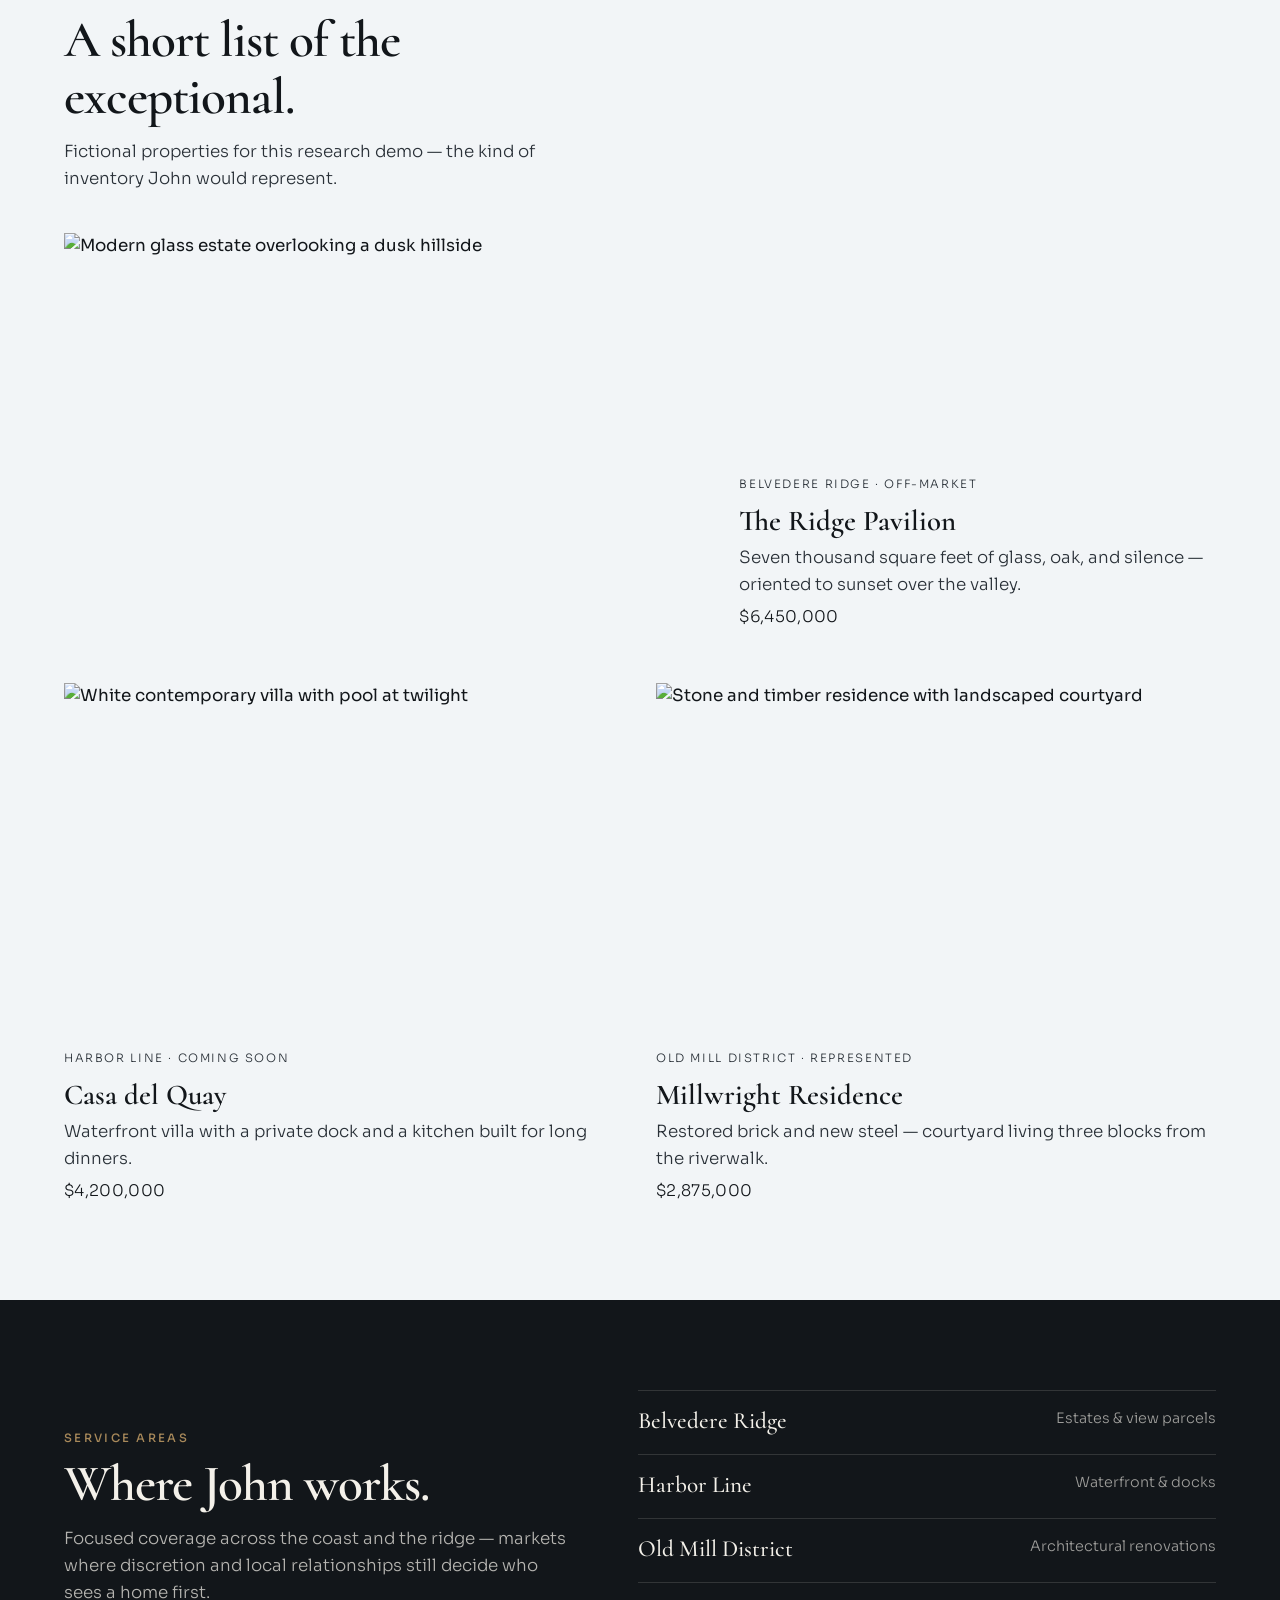
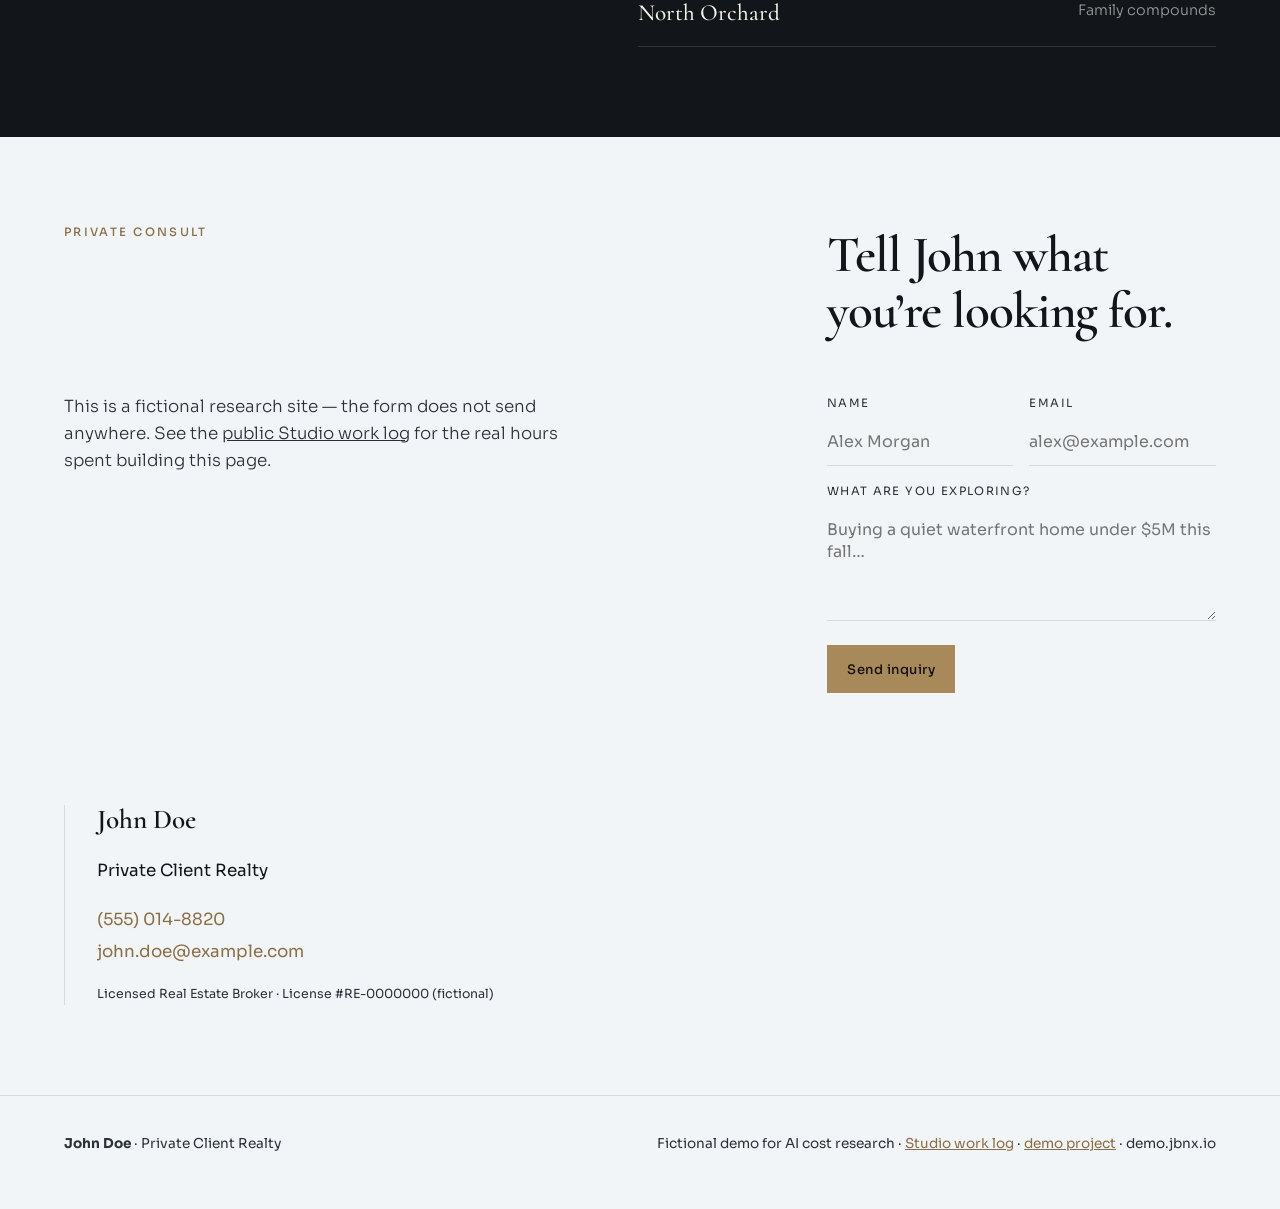
==== commit 30fffaff: "Call it Studio work log on the demo site Match the public billables naming on demo.jbnx.io.  Co-auth" ====
--- a/index.html
+++ b/index.html
@@ -156,7 +156,7 @@
       <div class="section-inner contact-inner">
         <p class="eyebrow">Private consult</p>
         <h2>Tell John what you’re looking for.</h2>
-        <p class="section-lede">This is a fictional research site — the form does not send anywhere. See the <a href="https://bill.jbnx.io/public/demo">public AI work log</a> for the real hours spent building this page.</p>
+        <p class="section-lede">This is a fictional research site — the form does not send anywhere. See the <a href="https://bill.jbnx.io/public/demo">public Studio work log</a> for the real hours spent building this page.</p>
 
         <form class="consult-form reveal" name="consult" action="#" method="post" onsubmit="return false;">
           <label>
@@ -191,7 +191,7 @@
   <footer class="site-footer">
     <div class="footer-inner">
       <p><strong>John Doe</strong> · Private Client Realty</p>
-      <p class="footer-meta">Fictional demo for AI cost research · <a href="https://bill.jbnx.io/public/demo">public AI billables</a> · <a href="https://projects.jbnx.io/#/p/demo">demo project</a> · demo.jbnx.io</p>
+      <p class="footer-meta">Fictional demo for AI cost research · <a href="https://bill.jbnx.io/public/demo">Studio work log</a> · <a href="https://projects.jbnx.io/#/p/demo">demo project</a> · demo.jbnx.io</p>
     </div>
   </footer>
 
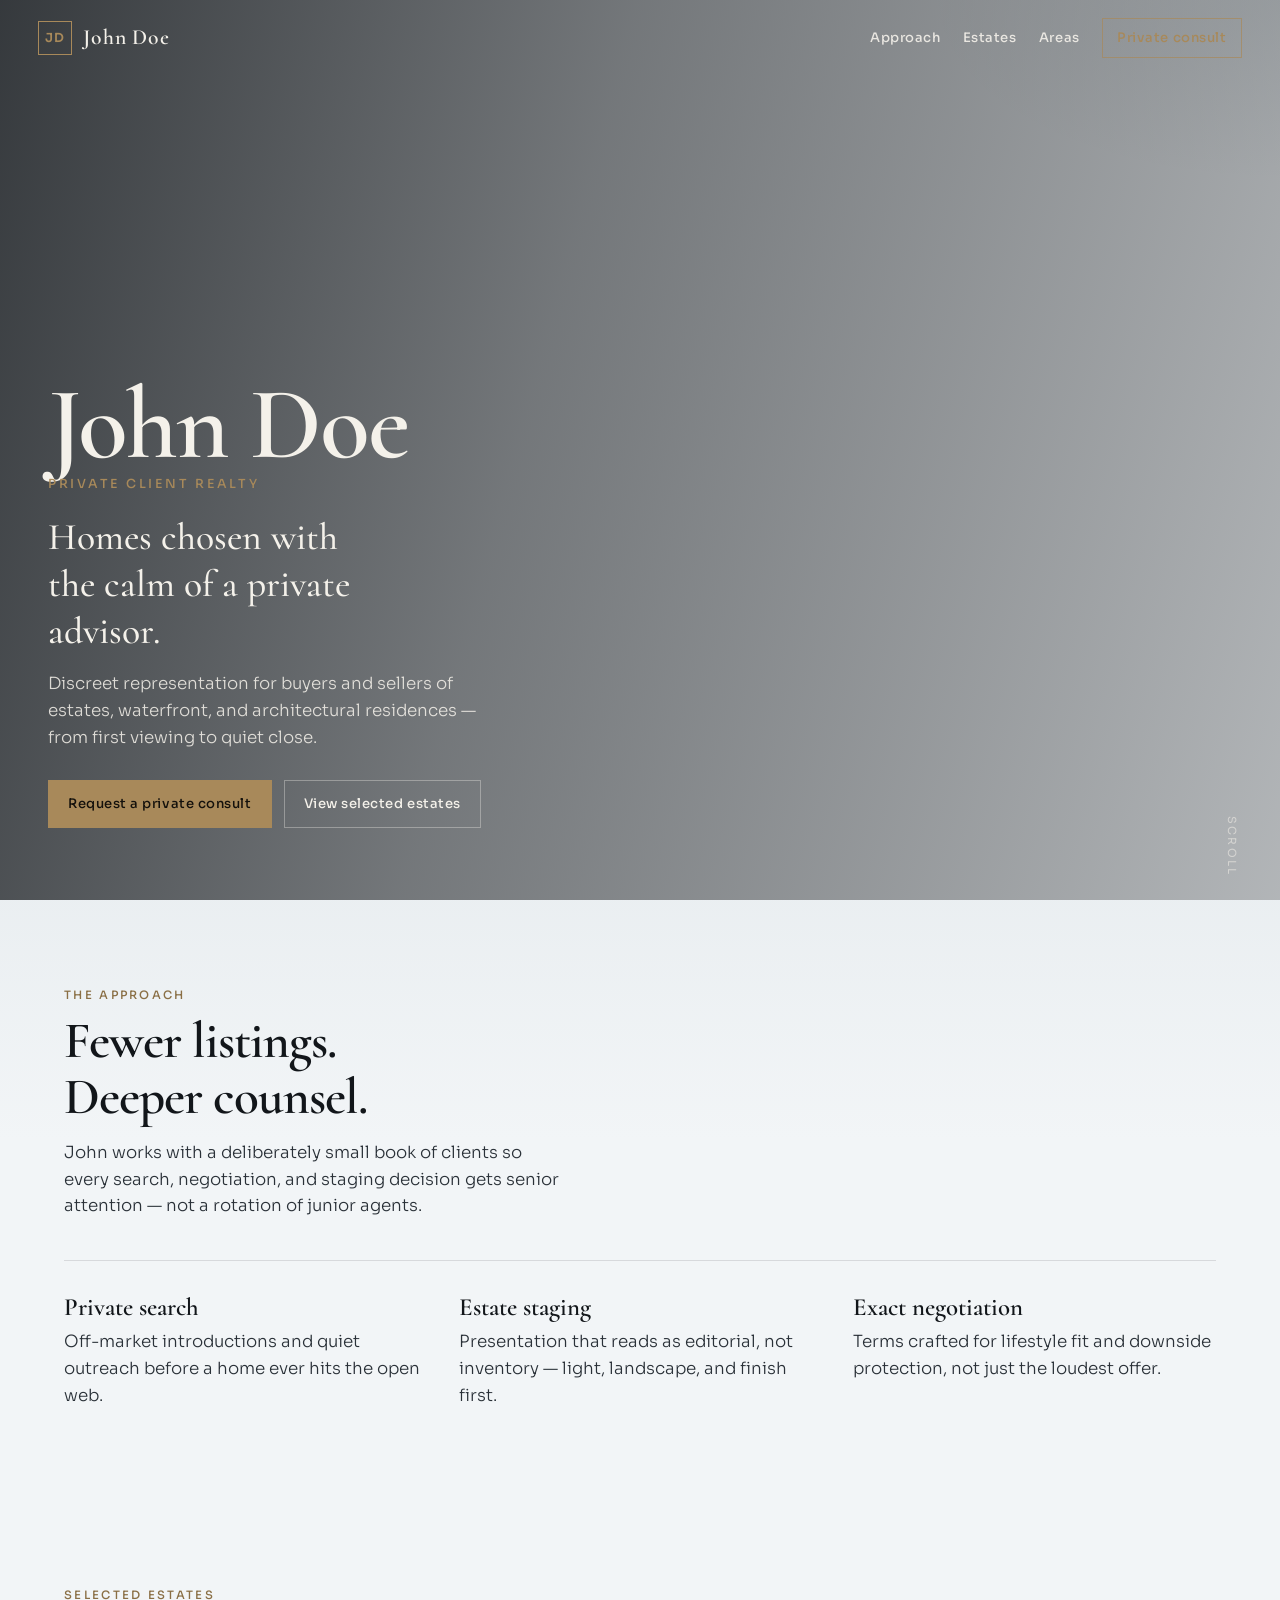
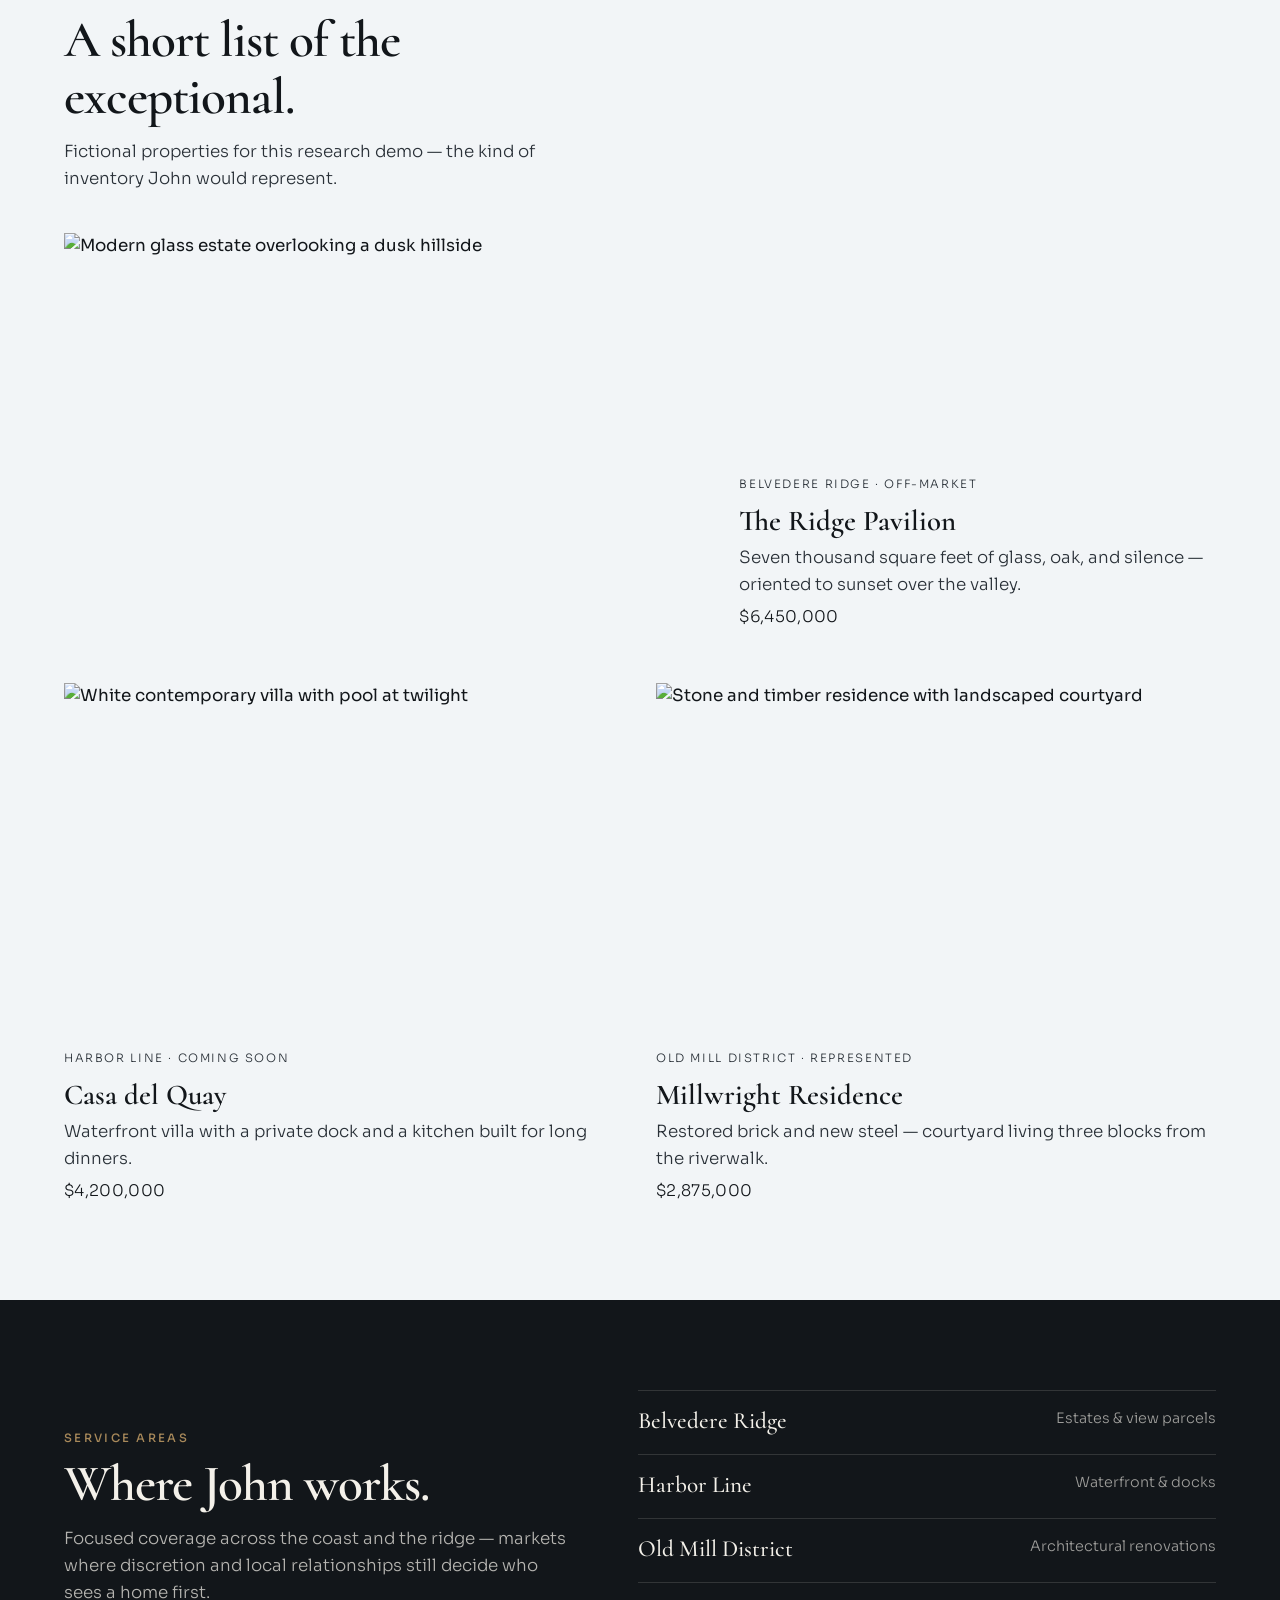
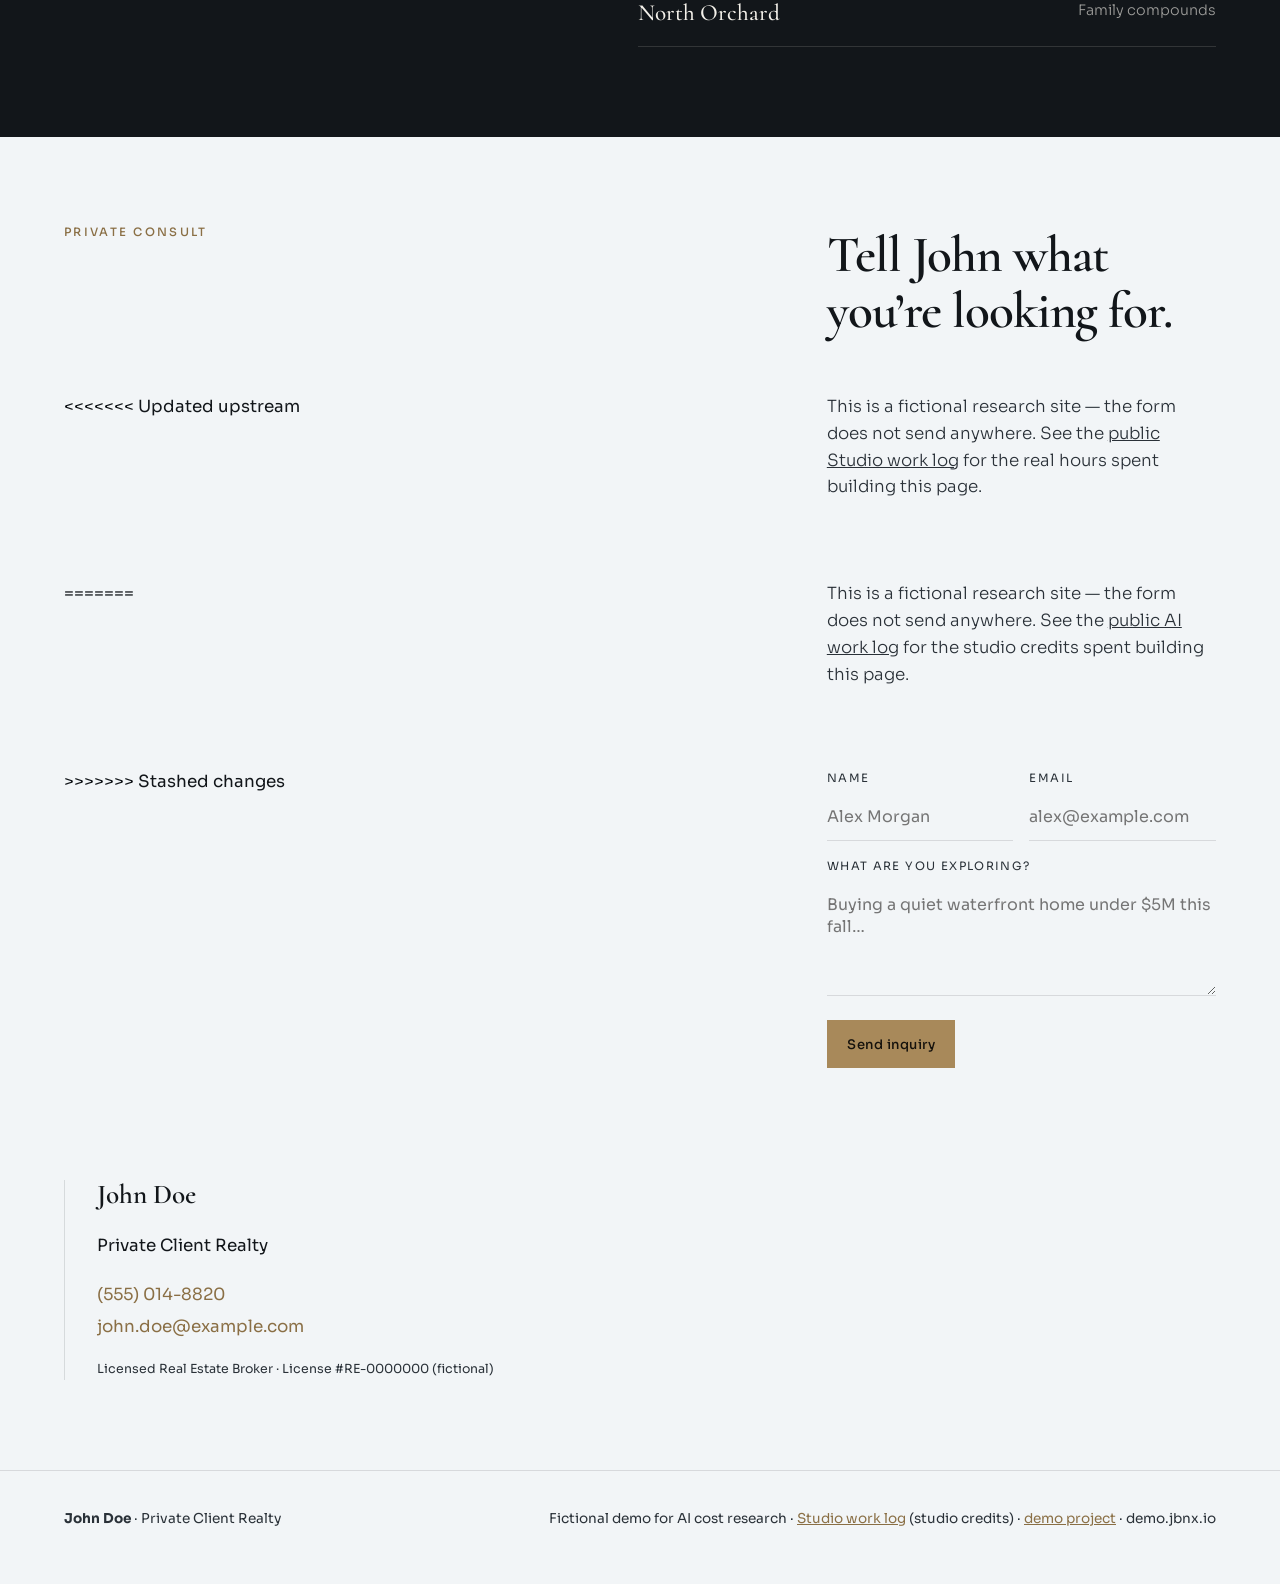
==== commit bb2dc1b6: "Describe research demo in studio credits, not hours Keep Studio work log naming; make contact/footer" ====
--- a/index.html
+++ b/index.html
@@ -156,7 +156,11 @@
       <div class="section-inner contact-inner">
         <p class="eyebrow">Private consult</p>
         <h2>Tell John what you’re looking for.</h2>
+<<<<<<< Updated upstream
         <p class="section-lede">This is a fictional research site — the form does not send anywhere. See the <a href="https://bill.jbnx.io/public/demo">public Studio work log</a> for the real hours spent building this page.</p>
+=======
+        <p class="section-lede">This is a fictional research site — the form does not send anywhere. See the <a href="https://bill.jbnx.io/public/demo">public AI work log</a> for the studio credits spent building this page.</p>
+>>>>>>> Stashed changes
 
         <form class="consult-form reveal" name="consult" action="#" method="post" onsubmit="return false;">
           <label>
@@ -191,7 +195,7 @@
   <footer class="site-footer">
     <div class="footer-inner">
       <p><strong>John Doe</strong> · Private Client Realty</p>
-      <p class="footer-meta">Fictional demo for AI cost research · <a href="https://bill.jbnx.io/public/demo">Studio work log</a> · <a href="https://projects.jbnx.io/#/p/demo">demo project</a> · demo.jbnx.io</p>
+      <p class="footer-meta">Fictional demo for AI cost research · <a href="https://bill.jbnx.io/public/demo">Studio work log</a> (studio credits) · <a href="https://projects.jbnx.io/#/p/demo">demo project</a> · demo.jbnx.io</p>
     </div>
   </footer>
 
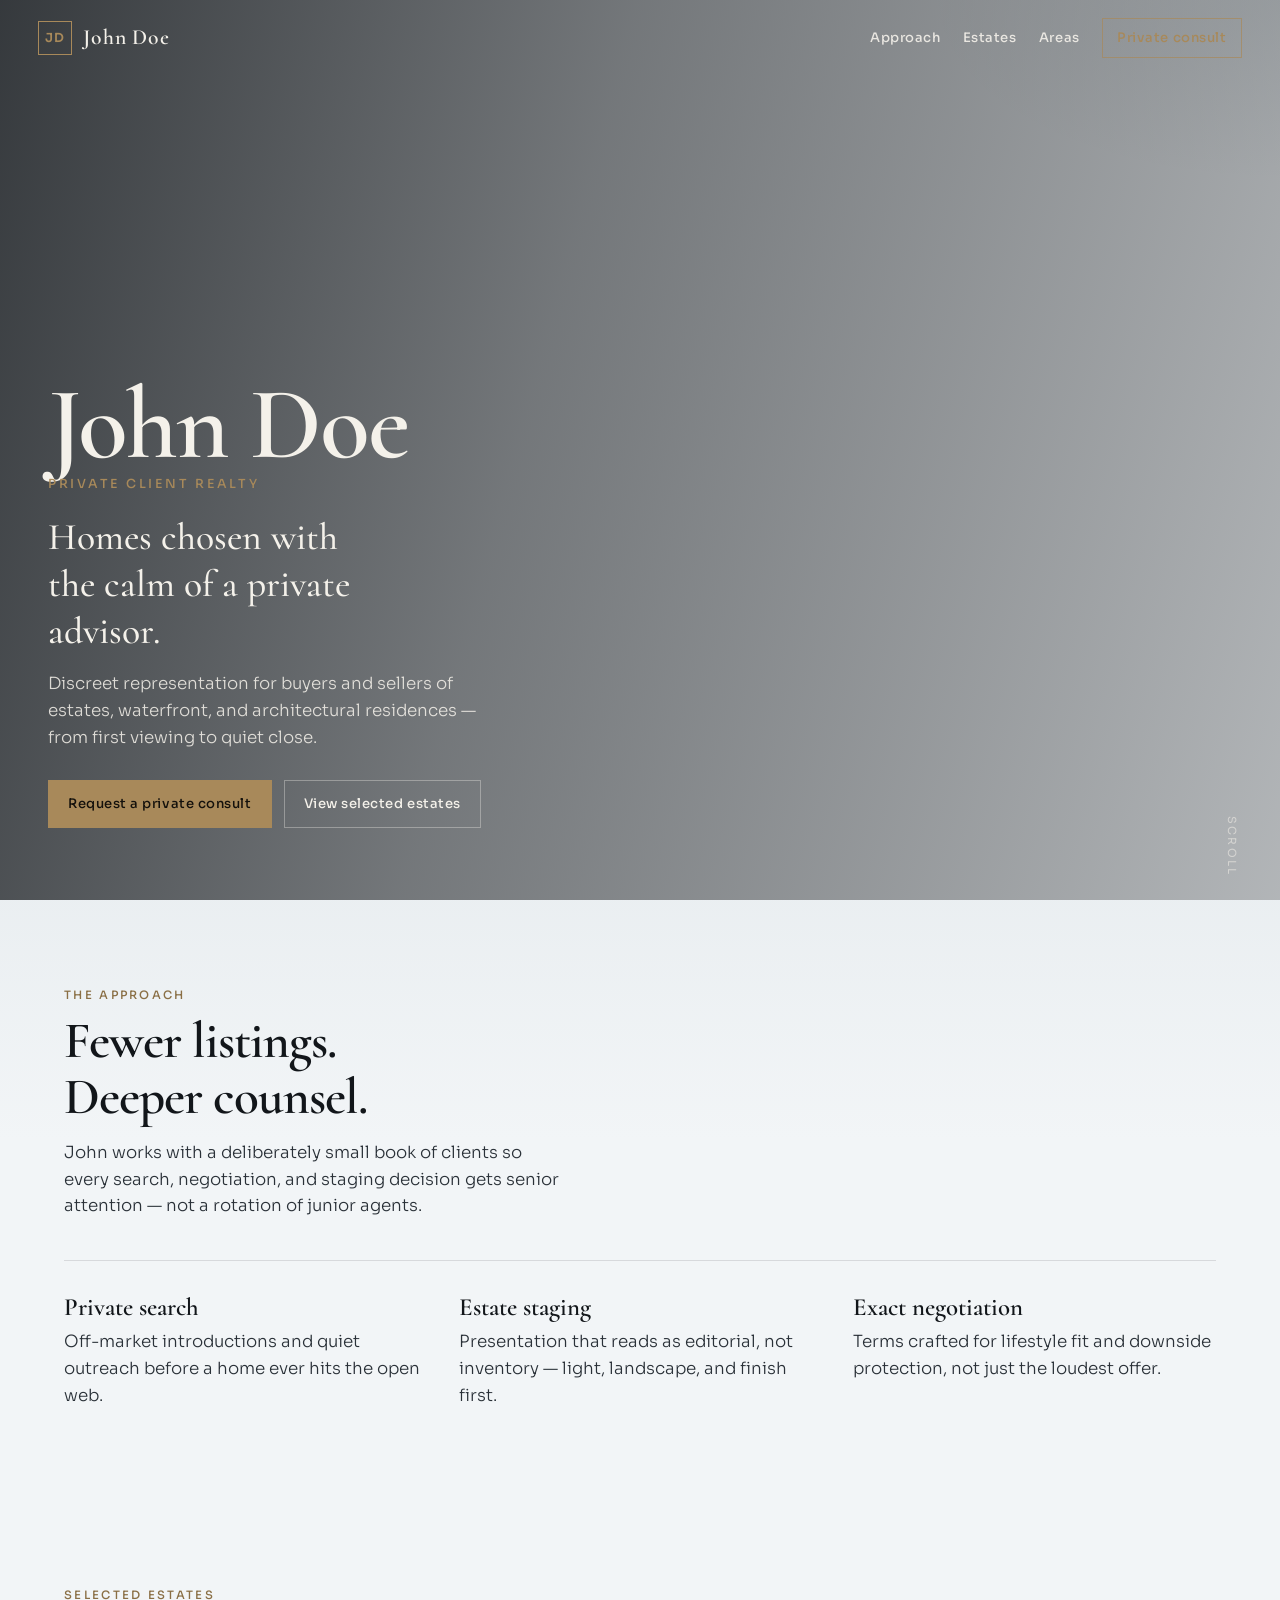
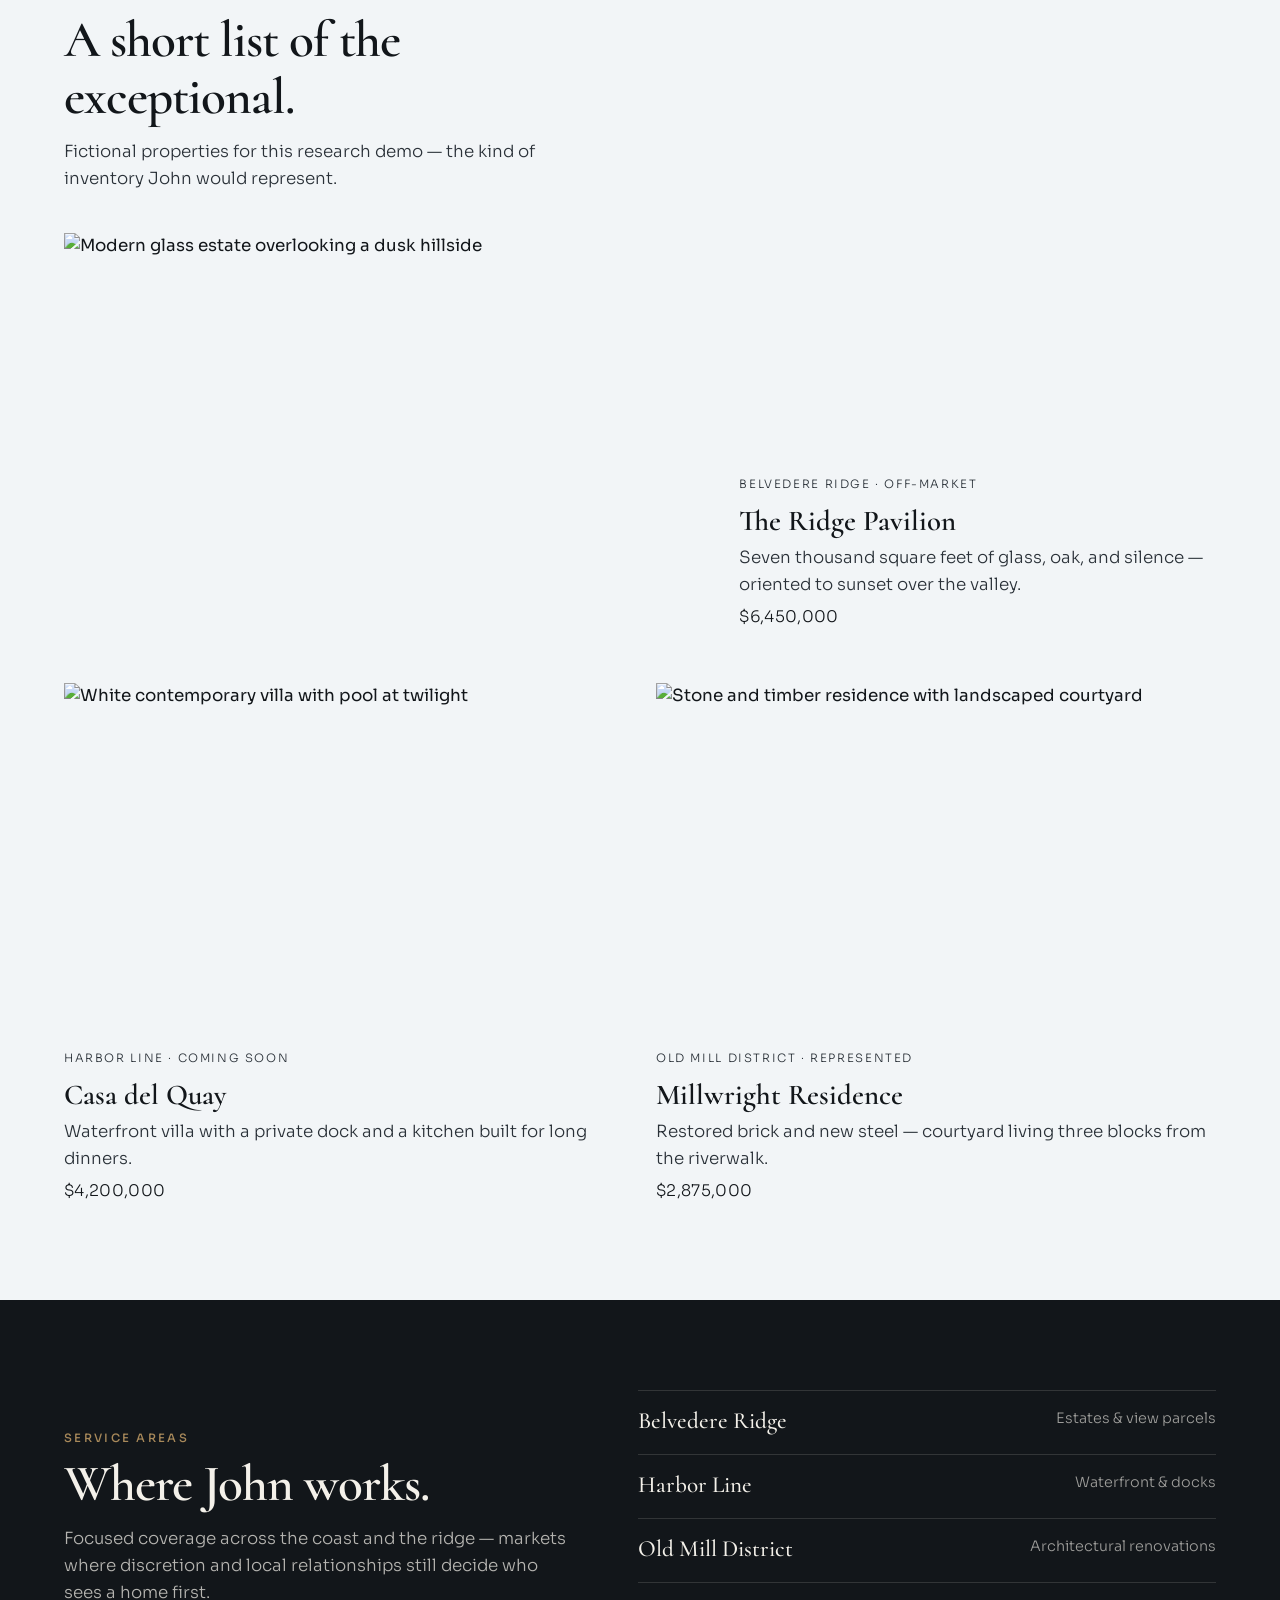
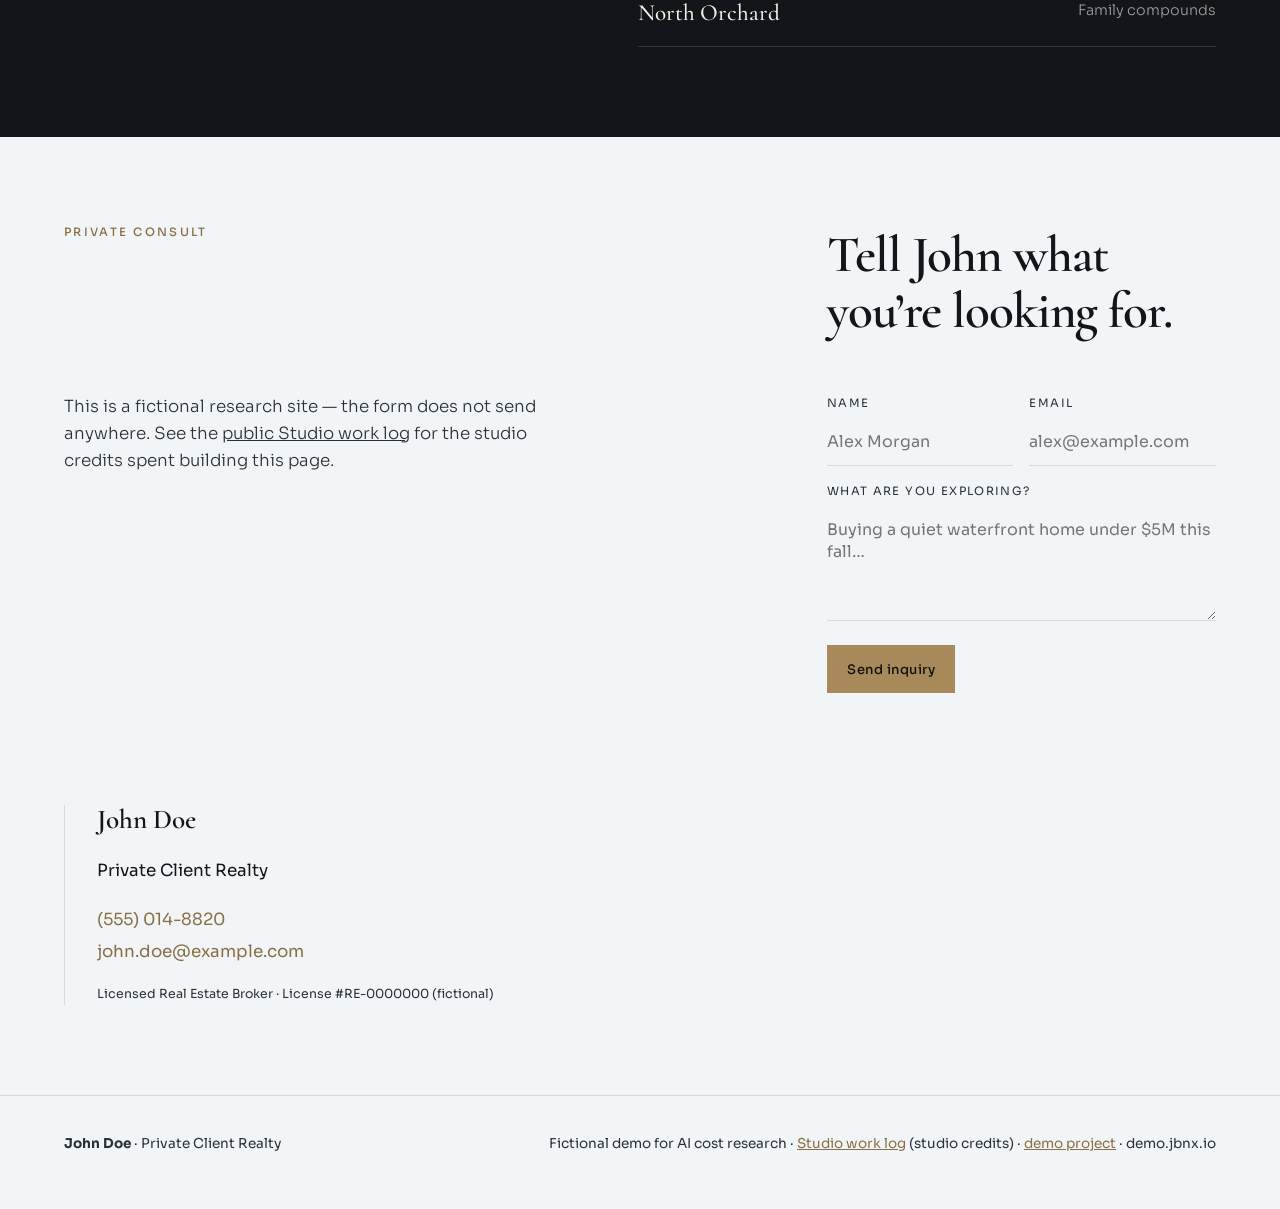
==== commit d29b6978: "Fix merge conflict markers in contact lede Co-authored-by: Joseph Nguyen <jbnx@users.noreply.github." ====
--- a/index.html
+++ b/index.html
@@ -156,11 +156,7 @@
       <div class="section-inner contact-inner">
         <p class="eyebrow">Private consult</p>
         <h2>Tell John what you’re looking for.</h2>
-<<<<<<< Updated upstream
-        <p class="section-lede">This is a fictional research site — the form does not send anywhere. See the <a href="https://bill.jbnx.io/public/demo">public Studio work log</a> for the real hours spent building this page.</p>
-=======
-        <p class="section-lede">This is a fictional research site — the form does not send anywhere. See the <a href="https://bill.jbnx.io/public/demo">public AI work log</a> for the studio credits spent building this page.</p>
->>>>>>> Stashed changes
+        <p class="section-lede">This is a fictional research site — the form does not send anywhere. See the <a href="https://bill.jbnx.io/public/demo">public Studio work log</a> for the studio credits spent building this page.</p>
 
         <form class="consult-form reveal" name="consult" action="#" method="post" onsubmit="return false;">
           <label>
